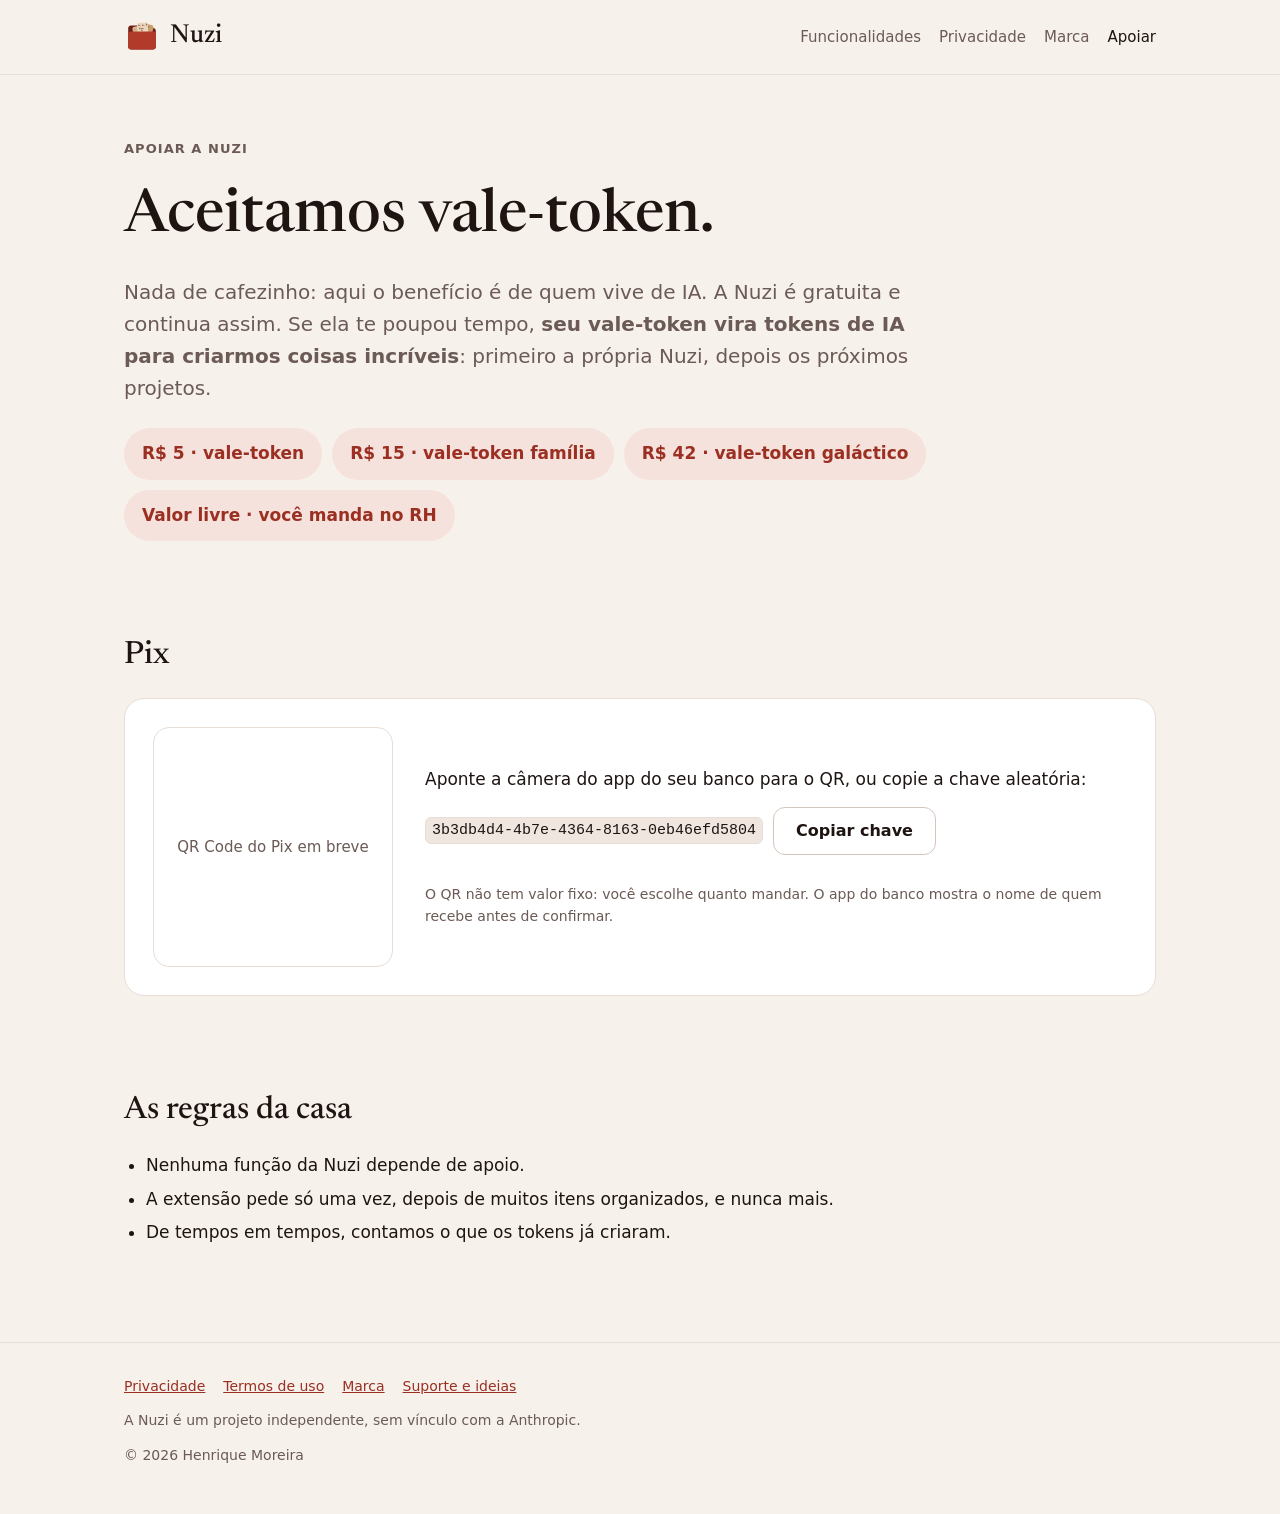
==== apoiar/index.html @ f713085a "feat: first version of the Nuzi public site Home, privacy policy, terms of use, brand and support (v" ====
<!doctype html>
<html lang="pt-BR">
  <head>
    <meta charset="utf-8" />
    <meta name="viewport" content="width=device-width, initial-scale=1" />
    <title>Apoiar a Nuzi — vale-token</title>
    <meta name="description" content="Mande um vale-token para a Nuzi: ele vira tokens de IA para criarmos coisas incríveis." />
    <link rel="icon" href="../assets/img/favicon-32.png" />
    <link rel="preconnect" href="https://fonts.googleapis.com" />
    <link rel="preconnect" href="https://fonts.gstatic.com" crossorigin />
    <link rel="stylesheet" href="https://fonts.googleapis.com/css2?family=Newsreader:opsz,wght@6..72,500&display=swap" />
    <link rel="stylesheet" href="../assets/site.css" />
  </head>
  <body>
    <header class="top">
      <div class="wrap">
        <a class="brand" href="../"><img src="../assets/img/logo.svg" alt="" /> Nuzi</a>
        <nav aria-label="Páginas">
          <a href="../#funcionalidades">Funcionalidades</a>
          <a href="../privacidade/">Privacidade</a>
          <a href="../marca/">Marca</a>
          <a href="./" aria-current="page">Apoiar</a>
        </nav>
      </div>
    </header>

    <main class="wrap">
      <section aria-labelledby="titulo">
        <span class="eyebrow">Apoiar a Nuzi</span>
        <h1 id="titulo" style="font-size: clamp(40px, 6vw, 60px)">Aceitamos vale-token.</h1>
        <p class="lede">
          Nada de cafezinho: aqui o benefício é de quem vive de IA. A Nuzi é gratuita e continua assim. Se ela te poupou
          tempo, <strong>seu vale-token vira tokens de IA para criarmos coisas incríveis</strong>: primeiro a própria
          Nuzi, depois os próximos projetos.
        </p>
        <div class="tiers" aria-label="Valores sugeridos">
          <span class="tier">R$ 5 · vale-token</span>
          <span class="tier">R$ 15 · vale-token família</span>
          <span class="tier">R$ 42 · vale-token galáctico</span>
          <span class="tier">Valor livre · você manda no RH</span>
        </div>
      </section>

      <section aria-labelledby="pix">
        <h2 id="pix" style="font-size: 32px">Pix</h2>
        <div class="pix">
          <div class="qr" id="qr">QR Code do Pix em breve</div>
          <div style="display: flex; flex-direction: column; gap: 14px">
            <p>Aponte a câmera do app do seu banco para o QR, ou copie a chave aleatória:</p>
            <div class="key">
              <code id="chave">3b3db4d4-4b7e-4364-8163-0eb46efd5804</code>
              <button type="button" class="btn" id="copiar">Copiar chave</button>
            </div>
            <p id="copiado" role="status" style="font-size: 14px; color: var(--muted)"></p>
            <p style="font-size: 14px; color: var(--muted)">
              O QR não tem valor fixo: você escolhe quanto mandar. O app do banco mostra o nome de quem recebe antes de
              confirmar.
            </p>
          </div>
        </div>
      </section>

      <section aria-labelledby="regras">
        <h2 id="regras" style="font-size: 32px">As regras da casa</h2>
        <div class="prose">
          <ul>
            <li>Nenhuma função da Nuzi depende de apoio.</li>
            <li>A extensão pede só uma vez, depois de muitos itens organizados, e nunca mais.</li>
            <li>De tempos em tempos, contamos o que os tokens já criaram.</li>
          </ul>
        </div>
      </section>
    </main>

    <footer>
      <div class="wrap">
        <nav aria-label="Rodapé">
          <a href="../privacidade/">Privacidade</a>
          <a href="../termos/">Termos de uso</a>
          <a href="../marca/">Marca</a>
          <a href="https://github.com/henrique2m/nuzi-site/issues">Suporte e ideias</a>
        </nav>
        <p>A Nuzi é um projeto independente, sem vínculo com a Anthropic.</p>
        <p>© 2026 Henrique Moreira</p>
      </div>
    </footer>
    <script>
      document.getElementById('copiar').addEventListener('click', function () {
        var chave = document.getElementById('chave').textContent;
        var aviso = document.getElementById('copiado');
        navigator.clipboard.writeText(chave).then(
          function () {
            aviso.textContent = 'Chave copiada. Obrigado pelo vale-token!';
          },
          function () {
            aviso.textContent = 'Não deu para copiar sozinho: selecione a chave e copie.';
          },
        );
      });
    </script>
  </body>
</html>
---- assets/site.css ----
/* Site da Nuzi — paleta "Tijolo cozido" (tijolo, argila natural, barro). */
:root {
  --bg: #f7f1ec;
  --surface: #ffffff;
  --sunken: #efe6df;
  --ink: #1e1412;
  --muted: #6b5a55;
  --line: #e8ddd5;
  --line-strong: #d5c6bc;
  --brick: #b23a2b;
  --brick-deep: #6e1f16;
  --brick-ink: #9a2f22;
  --brick-wash: #f6e2dd;
  --on-brick: #ffffff;
  --tablet: #ead7bf;
  --focus: #2c6bd6;
  --display: 'Newsreader', Georgia, 'Times New Roman', serif;
  --ui: system-ui, 'Segoe UI', Helvetica, Arial, sans-serif;
  --mono: ui-monospace, 'Cascadia Code', Consolas, monospace;
  color-scheme: light;
}
@media (prefers-color-scheme: dark) {
  :root {
    --bg: #1a1210;
    --surface: #241a17;
    --sunken: #140e0c;
    --ink: #f7f1ec;
    --muted: #bca9a2;
    --line: #3a2c27;
    --line-strong: #54433c;
    --brick-ink: #e8907f;
    --brick-wash: #4a221c;
    --focus: #8ab4f8;
    color-scheme: dark;
  }
}

* {
  box-sizing: border-box;
}
html {
  scroll-behavior: smooth;
}
@media (prefers-reduced-motion: reduce) {
  html {
    scroll-behavior: auto;
  }
}
body {
  margin: 0;
  background: var(--bg);
  color: var(--ink);
  font: 17px/1.6 var(--ui);
}
a {
  color: var(--brick-ink);
}
:focus-visible {
  outline: 2px solid var(--focus);
  outline-offset: 2px;
}
h1,
h2,
h3 {
  font-family: var(--display);
  font-weight: 500;
  line-height: 1.15;
  text-wrap: balance;
  margin: 0;
}
p {
  margin: 0;
}
code {
  font: 0.88em/1.4 var(--mono);
  background: var(--sunken);
  border: 1px solid var(--line);
  border-radius: 6px;
  padding: 2px 6px;
}
img {
  max-width: 100%;
  height: auto;
}

.wrap {
  max-width: 1080px;
  margin: 0 auto;
  padding-inline: 24px;
}

/* ---------- Topo ---------- */
.top {
  border-bottom: 1px solid var(--line);
}
.top .wrap {
  display: flex;
  flex-wrap: wrap;
  align-items: center;
  justify-content: space-between;
  gap: 12px 24px;
  padding-block: 16px;
}
.brand {
  display: inline-flex;
  align-items: center;
  gap: 10px;
  color: var(--ink);
  text-decoration: none;
  font-family: var(--display);
  font-size: 26px;
  font-weight: 500;
}
.brand img {
  width: 36px;
  height: 36px;
}
.top nav {
  display: flex;
  flex-wrap: wrap;
  gap: 4px 18px;
  font-size: 15px;
}
.top nav a {
  color: var(--muted);
  text-decoration: none;
}
.top nav a:hover,
.top nav a[aria-current='page'] {
  color: var(--ink);
}

/* ---------- Botões ---------- */
.btn {
  display: inline-flex;
  align-items: center;
  gap: 8px;
  min-height: 48px;
  padding: 0 22px;
  border-radius: 12px;
  border: 1px solid var(--line-strong);
  background: var(--surface);
  color: var(--ink);
  font: 600 16px/1 var(--ui);
  text-decoration: none;
  cursor: pointer;
}
.btn-primary {
  background: var(--brick);
  border-color: var(--brick);
  color: var(--on-brick);
}
.btn-primary:hover {
  background: var(--brick-ink);
  border-color: var(--brick-ink);
}
.btn[aria-disabled='true'] {
  opacity: 0.6;
  cursor: default;
}

/* ---------- Seções ---------- */
main {
  display: flex;
  flex-direction: column;
  gap: 96px;
  padding-block: 64px 96px;
}
section {
  display: flex;
  flex-direction: column;
  gap: 24px;
}
.eyebrow {
  font-size: 13px;
  font-weight: 600;
  letter-spacing: 0.08em;
  text-transform: uppercase;
  color: var(--muted);
}
.lede {
  font-size: 20px;
  color: var(--muted);
  max-width: 62ch;
}
.prose {
  max-width: 68ch;
  display: flex;
  flex-direction: column;
  gap: 14px;
}
.prose h2 {
  font-size: 30px;
  margin-top: 24px;
}
.prose ul {
  margin: 0;
  padding-left: 22px;
  display: flex;
  flex-direction: column;
  gap: 6px;
}

/* ---------- Capa ---------- */
.hero {
  display: grid;
  grid-template-columns: minmax(0, 1.1fr) minmax(0, 1fr);
  gap: 48px;
  align-items: center;
}
.hero h1 {
  font-size: clamp(40px, 6vw, 64px);
  letter-spacing: -0.01em;
}
.hero .actions {
  display: flex;
  flex-wrap: wrap;
  gap: 12px;
  align-items: center;
}
.hero .note {
  font-size: 14px;
  color: var(--muted);
}
.shot {
  border-radius: 16px;
  border: 1px solid var(--line);
  box-shadow: 0 24px 60px rgb(30 20 18 / 0.18);
}

/* ---------- Padrão de nomes ---------- */
.names {
  /* Sempre escuro, nos dois temas: as cores dos segmentos foram escolhidas para ele. */
  background: #1e1412;
  color: #f7f1ec;
  border-radius: 20px;
  padding: 32px;
  display: flex;
  flex-direction: column;
  gap: 12px;
  font: 18px/1.5 var(--mono);
  overflow-x: auto;
}
.names .seg-p {
  color: #e8907f;
}
.names .seg-s {
  color: #d8b894;
}
.names .seg-t {
  color: #efe6df;
}
.names .muted {
  color: #bca9a2;
}

/* ---------- Grades de cartões ---------- */
.cards {
  display: grid;
  grid-template-columns: repeat(auto-fit, minmax(240px, 1fr));
  gap: 16px;
}
.card {
  background: var(--surface);
  border: 1px solid var(--line);
  border-radius: 16px;
  padding: 24px;
  display: flex;
  flex-direction: column;
  gap: 10px;
}
.card h3 {
  font-size: 22px;
}
.card ul {
  margin: 0;
  padding-left: 20px;
  display: flex;
  flex-direction: column;
  gap: 6px;
  color: var(--muted);
  font-size: 16px;
}
.shots {
  display: grid;
  grid-template-columns: repeat(auto-fit, minmax(300px, 1fr));
  gap: 20px;
}
.shots figure {
  margin: 0;
  display: flex;
  flex-direction: column;
  gap: 8px;
}
.shots figcaption {
  font-size: 14px;
  color: var(--muted);
}

/* ---------- Vale-token ---------- */
.tiers {
  display: flex;
  flex-wrap: wrap;
  gap: 10px;
}
.tier {
  padding: 12px 18px;
  border-radius: 999px;
  background: var(--brick-wash);
  color: var(--brick-ink);
  font-weight: 600;
}
.pix {
  display: grid;
  grid-template-columns: 240px minmax(0, 1fr);
  gap: 32px;
  align-items: center;
  background: var(--surface);
  border: 1px solid var(--line);
  border-radius: 20px;
  padding: 28px;
}
.qr {
  width: 240px;
  height: 240px;
  border-radius: 16px;
  background: #ffffff;
  border: 1px solid var(--line);
  display: grid;
  place-items: center;
  padding: 12px;
  color: #6b5a55;
  text-align: center;
  font-size: 15px;
}
.key {
  display: flex;
  flex-wrap: wrap;
  gap: 10px;
  align-items: center;
}
.key code {
  font-size: 15px;
  word-break: break-all;
}

/* ---------- Paleta (página da marca) ---------- */
.swatches {
  display: grid;
  grid-template-columns: repeat(auto-fill, minmax(150px, 1fr));
  gap: 14px;
}
.swatch {
  display: flex;
  flex-direction: column;
  gap: 6px;
  font-size: 14px;
}
.swatch span:first-child {
  height: 72px;
  border-radius: 12px;
  border: 1px solid var(--line);
}

/* ---------- Rodapé ---------- */
footer {
  border-top: 1px solid var(--line);
  padding-block: 32px 48px;
  font-size: 14px;
  color: var(--muted);
}
footer .wrap {
  display: flex;
  flex-direction: column;
  gap: 12px;
}
footer nav {
  display: flex;
  flex-wrap: wrap;
  gap: 6px 18px;
}

@media (max-width: 820px) {
  .hero,
  .pix {
    grid-template-columns: minmax(0, 1fr);
  }
  main {
    gap: 72px;
    padding-block: 40px 72px;
  }
  .wrap {
    padding-inline: 16px;
  }
}
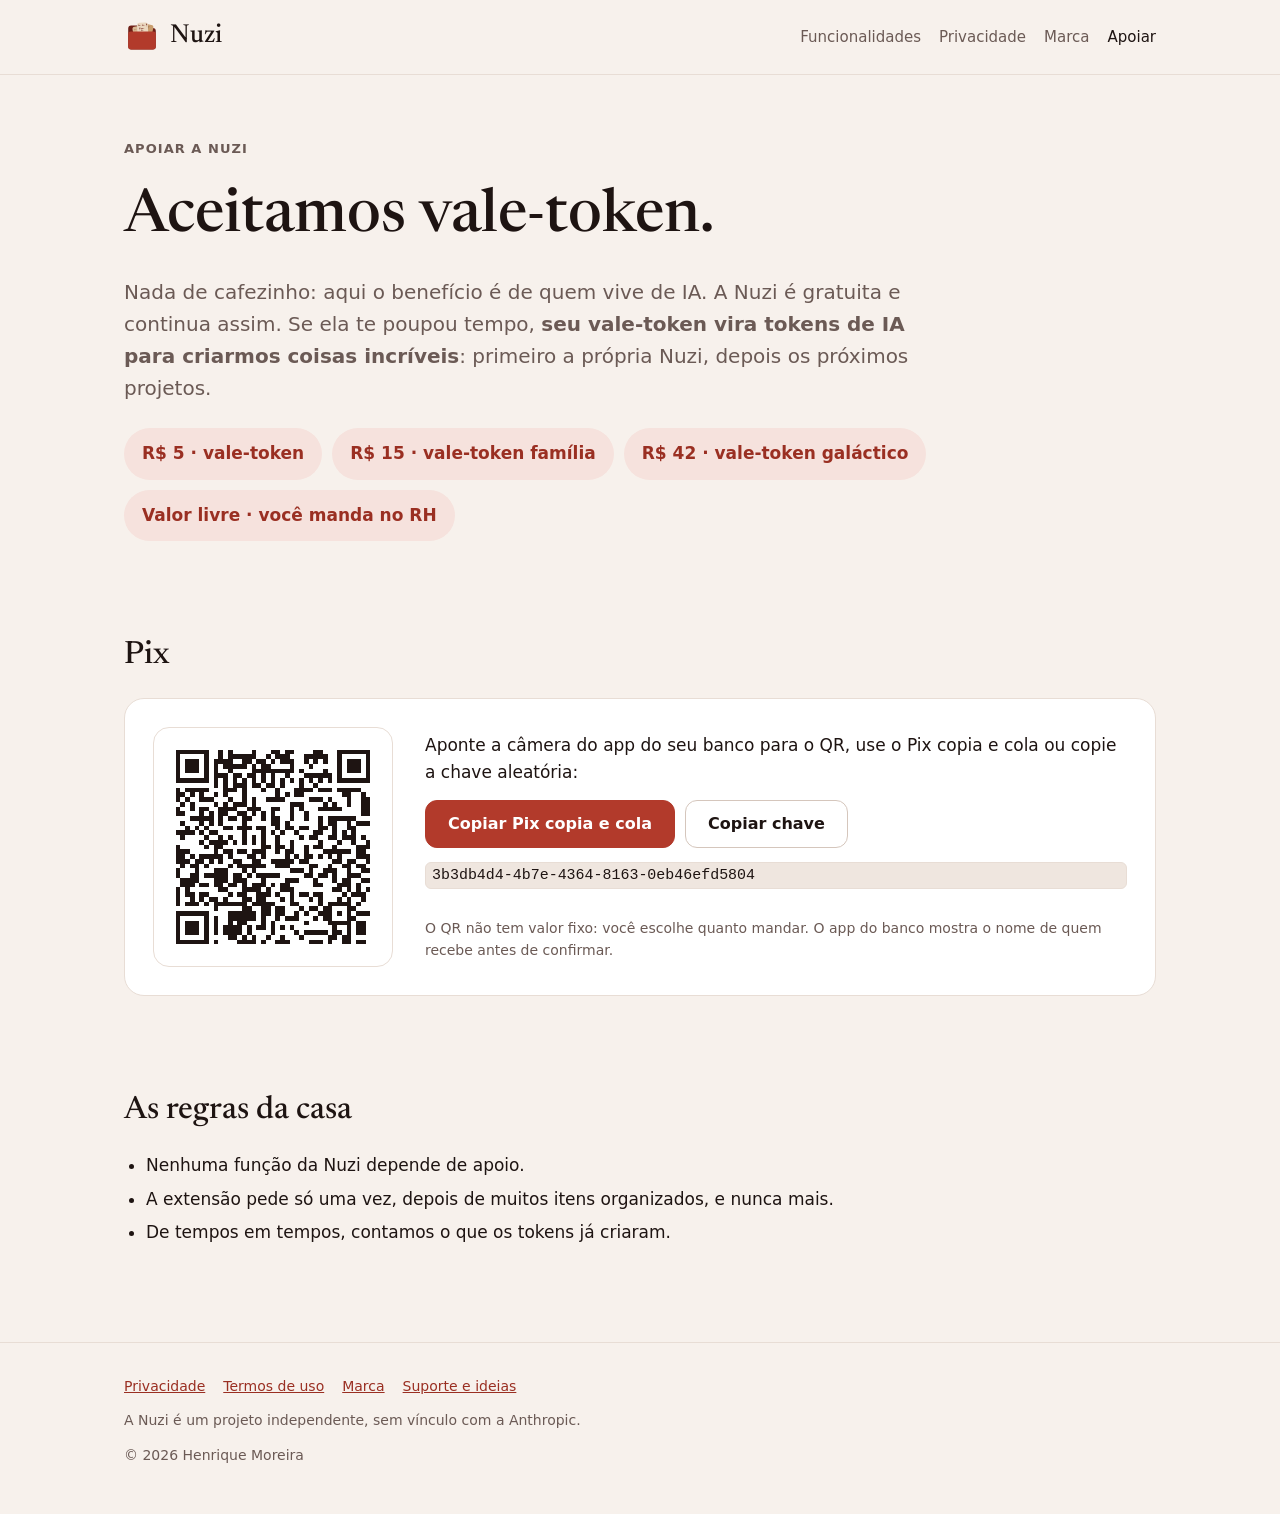
==== commit 9561cae7: "feat(apoiar): add the static Pix QR code and copy-paste code Co-Authored-By: Claude Opus 5.5 <norepl" ====
--- a/apoiar/index.html
+++ b/apoiar/index.html
@@ -44,13 +44,15 @@
       <section aria-labelledby="pix">
         <h2 id="pix" style="font-size: 32px">Pix</h2>
         <div class="pix">
-          <div class="qr" id="qr">QR Code do Pix em breve</div>
+          <div class="qr"><img src="../assets/img/pix-qr.svg" width="216" height="216" alt="QR Code do Pix da Nuzi, sem valor fixo." /></div>
           <div style="display: flex; flex-direction: column; gap: 14px">
-            <p>Aponte a câmera do app do seu banco para o QR, ou copie a chave aleatória:</p>
+            <p>Aponte a câmera do app do seu banco para o QR, use o Pix copia e cola ou copie a chave aleatória:</p>
             <div class="key">
-              <code id="chave">3b3db4d4-4b7e-4364-8163-0eb46efd5804</code>
+              <button type="button" class="btn btn-primary" id="copiar-codigo">Copiar Pix copia e cola</button>
               <button type="button" class="btn" id="copiar">Copiar chave</button>
             </div>
+            <code id="chave">3b3db4d4-4b7e-4364-8163-0eb46efd5804</code>
+            <code id="codigo" hidden>00020126580014br.gov.bcb.pix01363b3db4d4-4b7e-4364-8163-0eb46efd58045204000053039865802BR5916HENRIQUE MOREIRA6006PALMAS62070503***63041F10</code>
             <p id="copiado" role="status" style="font-size: 14px; color: var(--muted)"></p>
             <p style="font-size: 14px; color: var(--muted)">
               O QR não tem valor fixo: você escolhe quanto mandar. O app do banco mostra o nome de quem recebe antes de
@@ -85,17 +87,23 @@
       </div>
     </footer>
     <script>
-      document.getElementById('copiar').addEventListener('click', function () {
-        var chave = document.getElementById('chave').textContent;
+      function copiar(id, feito) {
+        var texto = document.getElementById(id).textContent;
         var aviso = document.getElementById('copiado');
-        navigator.clipboard.writeText(chave).then(
+        navigator.clipboard.writeText(texto).then(
           function () {
-            aviso.textContent = 'Chave copiada. Obrigado pelo vale-token!';
+            aviso.textContent = feito + ' Obrigado pelo vale-token!';
           },
           function () {
             aviso.textContent = 'Não deu para copiar sozinho: selecione a chave e copie.';
           },
         );
+      }
+      document.getElementById('copiar').addEventListener('click', function () {
+        copiar('chave', 'Chave copiada.');
+      });
+      document.getElementById('copiar-codigo').addEventListener('click', function () {
+        copiar('codigo', 'Pix copia e cola copiado: cole no app do banco.');
       });
     </script>
   </body>
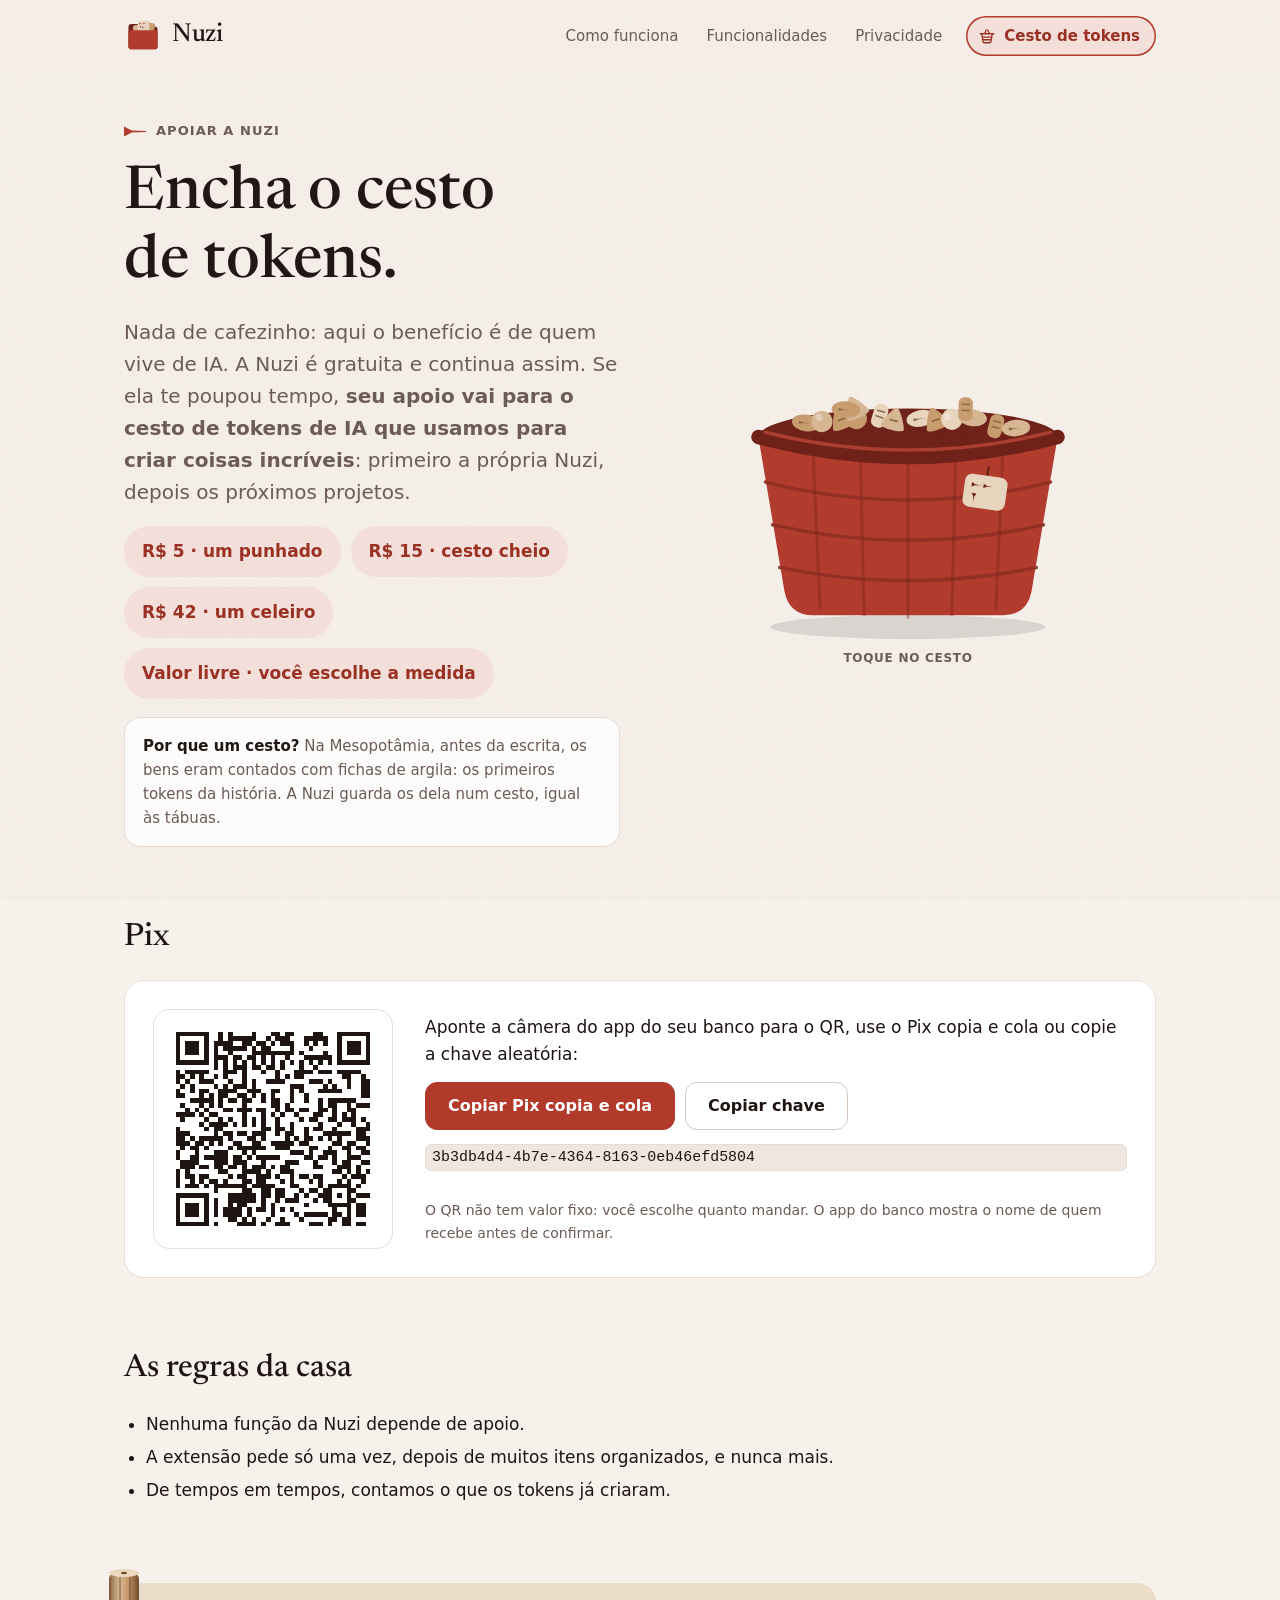
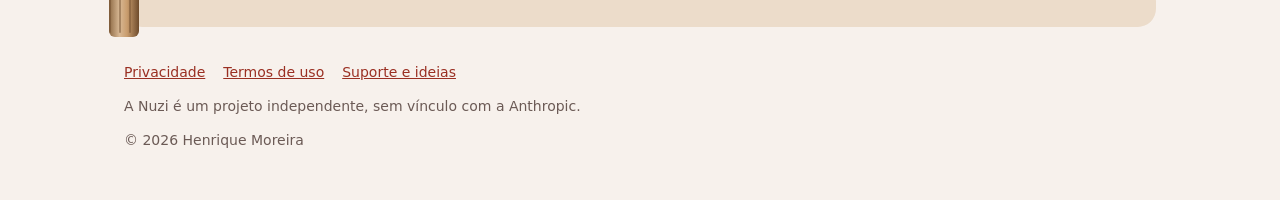
==== commit 47e366f0: "feat: redesign the site with Mesopotamian motifs and interactive navigation - New header: sticky, re" ====
--- a/apoiar/index.html
+++ b/apoiar/index.html
@@ -3,42 +3,67 @@
   <head>
     <meta charset="utf-8" />
     <meta name="viewport" content="width=device-width, initial-scale=1" />
-    <title>Apoiar a Nuzi — vale-token</title>
-    <meta name="description" content="Mande um vale-token para a Nuzi: ele vira tokens de IA para criarmos coisas incríveis." />
+    <title>Apoiar a Nuzi — cesto de tokens</title>
+    <meta name="description" content="Ponha uns tokens no cesto da Nuzi: seu apoio vira tokens de IA para criarmos coisas incríveis." />
     <link rel="icon" href="../assets/img/favicon-32.png" />
     <link rel="preconnect" href="https://fonts.googleapis.com" />
     <link rel="preconnect" href="https://fonts.gstatic.com" crossorigin />
     <link rel="stylesheet" href="https://fonts.googleapis.com/css2?family=Newsreader:opsz,wght@6..72,500&display=swap" />
     <link rel="stylesheet" href="../assets/site.css" />
+    <script>
+      document.documentElement.classList.add('js');
+    </script>
+    <script src="../assets/site.js" defer></script>
   </head>
   <body>
+    <a class="skip" href="#conteudo">Pular para o conteúdo</a>
     <header class="top">
       <div class="wrap">
-        <a class="brand" href="../"><img src="../assets/img/logo.svg" alt="" /> Nuzi</a>
-        <nav aria-label="Páginas">
+        <a class="brand" href="../">
+          <svg class="brand-logo" viewBox="0 0 120 120" aria-hidden="true" focusable="false">
+            <path d="M14 32a10 10 0 0 1 10-10h21a8 8 0 0 1 6 2.6L56 30h40a10 10 0 0 1 10 10v52a10 10 0 0 1-10 10H24a10 10 0 0 1-10-10z" fill="#6E1F16" />
+            <g class="bl-t bl-1"><g transform="rotate(-12 47 41)"><rect x="30" y="24" width="34" height="34" rx="8" fill="#D8B894" /></g></g>
+            <g class="bl-t bl-2"><g transform="rotate(12 80 36)"><rect x="64" y="18" width="32" height="36" rx="8" fill="#C99D6E" /></g></g>
+            <g class="bl-t bl-3"><g transform="rotate(-3 62 32)"><rect x="44" y="12" width="36" height="40" rx="8" fill="#EAD7BF" /><path d="M49 18l4 2 7 .5-7 .5-4 2zM62 18l4 2 7 .5-7 .5-4 2zM50.5 28.5h5l-2 4-.5 7-.5-7zM58 30l4 2 7 .5-7 .5-4 2z" fill="#6E1F16" /></g></g>
+            <path d="M14 50a8 8 0 0 1 8-8h76a8 8 0 0 1 8 8v42a10 10 0 0 1-10 10H24a10 10 0 0 1-10-10z" fill="#B23A2B" />
+          </svg>
+          <span>Nuzi</span>
+        </a>
+        <button class="menu-btn" type="button" aria-expanded="false" aria-controls="menu" aria-label="Abrir o menu">
+          <span></span><span></span><span></span>
+        </button>
+        <nav class="menu" id="menu" aria-label="Páginas">
+          <a href="../#tabua">Como funciona</a>
           <a href="../#funcionalidades">Funcionalidades</a>
           <a href="../privacidade/">Privacidade</a>
-          <a href="../marca/">Marca</a>
-          <a href="./" aria-current="page">Apoiar</a>
+          <a class="nav-apoio" href="../apoiar/" aria-current="page"><svg class="ico-cesto" viewBox="0 0 24 24" aria-hidden="true" focusable="false"><path d="M3 9h18M5 9l1.6 10.2A2 2 0 0 0 8.6 21h6.8a2 2 0 0 0 2-1.8L19 9M9 9l2-5M15 9l-2-5M6.5 13.5h11M7.2 17h9.6" fill="none" stroke="currentColor" stroke-width="1.7" stroke-linecap="round" stroke-linejoin="round"/></svg>Cesto de tokens</a>
         </nav>
       </div>
+      <div class="progresso" aria-hidden="true"><span></span></div>
     </header>
 
-    <main class="wrap">
-      <section aria-labelledby="titulo">
-        <span class="eyebrow">Apoiar a Nuzi</span>
-        <h1 id="titulo" style="font-size: clamp(40px, 6vw, 60px)">Aceitamos vale-token.</h1>
-        <p class="lede">
-          Nada de cafezinho: aqui o benefício é de quem vive de IA. A Nuzi é gratuita e continua assim. Se ela te poupou
-          tempo, <strong>seu vale-token vira tokens de IA para criarmos coisas incríveis</strong>: primeiro a própria
-          Nuzi, depois os próximos projetos.
-        </p>
-        <div class="tiers" aria-label="Valores sugeridos">
-          <span class="tier">R$ 5 · vale-token</span>
-          <span class="tier">R$ 15 · vale-token família</span>
-          <span class="tier">R$ 42 · vale-token galáctico</span>
-          <span class="tier">Valor livre · você manda no RH</span>
+    <main class="wrap" id="conteudo">
+      <section class="apoio" aria-labelledby="titulo">
+        <div class="apoio-texto">
+          <span class="eyebrow" data-reveal>Apoiar a Nuzi</span>
+          <h1 id="titulo" style="font-size: clamp(40px, 6vw, 60px)" data-reveal>Encha o cesto de tokens.</h1>
+          <p class="lede" data-reveal>
+            Nada de cafezinho: aqui o benefício é de quem vive de IA. A Nuzi é gratuita e continua assim. Se ela te
+            poupou tempo, <strong>seu apoio vai para o cesto de tokens de IA que usamos para criar coisas incríveis</strong>: primeiro a
+            própria Nuzi, depois os próximos projetos.
+          </p>
+          <div class="tiers" aria-label="Valores sugeridos" data-reveal>
+            <span class="tier">R$ 5 · um punhado</span>
+            <span class="tier">R$ 15 · cesto cheio</span>
+            <span class="tier">R$ 42 · um celeiro</span>
+            <span class="tier">Valor livre · você escolhe a medida</span>
+          </div>
+          <p class="porque" data-reveal>
+            <span><strong>Por que um cesto?</strong> Na Mesopotâmia, antes da escrita, os bens eram contados com fichas de
+            argila: os primeiros tokens da história. A Nuzi guarda os dela num cesto, igual às tábuas.</span>
+          </p>
         </div>
+        <div class="cesto-palco" data-cesto data-reveal></div>
       </section>
 
       <section aria-labelledby="pix">
@@ -74,12 +99,12 @@
       </section>
     </main>
 
+    <div class="friso" aria-hidden="true"></div>
     <footer>
       <div class="wrap">
         <nav aria-label="Rodapé">
           <a href="../privacidade/">Privacidade</a>
           <a href="../termos/">Termos de uso</a>
-          <a href="../marca/">Marca</a>
           <a href="https://github.com/henrique2m/nuzi-site/issues">Suporte e ideias</a>
         </nav>
         <p>A Nuzi é um projeto independente, sem vínculo com a Anthropic.</p>
@@ -92,7 +117,7 @@
         var aviso = document.getElementById('copiado');
         navigator.clipboard.writeText(texto).then(
           function () {
-            aviso.textContent = feito + ' Obrigado pelo vale-token!';
+            aviso.textContent = feito + ' Obrigado por encher o cesto!';
           },
           function () {
             aviso.textContent = 'Não deu para copiar sozinho: selecione a chave e copie.';
--- a/assets/site.css
+++ b/assets/site.css
@@ -1,4 +1,4 @@
-/* Site da Nuzi — paleta "Tijolo cozido" (tijolo, argila natural, barro). */
+/* Site da Nuzi — paleta "Tijolo cozido" (tijolo, argila natural, barro) e tema escuro em grafite. */
 :root {
   --bg: #f7f1ec;
   --surface: #ffffff;
@@ -13,24 +13,45 @@
   --brick-wash: #f6e2dd;
   --on-brick: #ffffff;
   --tablet: #ead7bf;
+  --slip: #d8b894;
+  --slip-deep: #c99d6e;
   --focus: #2c6bd6;
+
+  /* Cena e motivos */
+  --sol: #f6e2dd;
+  --zig: #eadbcd;
+  --palma: #dccbbd;
+  --friso-fundo: #ecdcca;
+  --friso-motivo: #c99d6e;
+  --friso-luz: rgb(255 255 255 / 0.55);
+  --grao: 0.05;
+
   --display: 'Newsreader', Georgia, 'Times New Roman', serif;
   --ui: system-ui, 'Segoe UI', Helvetica, Arial, sans-serif;
   --mono: ui-monospace, 'Cascadia Code', Consolas, monospace;
+  --mola: cubic-bezier(0.34, 1.56, 0.64, 1);
+  --suave: cubic-bezier(0.22, 1, 0.36, 1);
   color-scheme: light;
 }
 @media (prefers-color-scheme: dark) {
   :root {
-    --bg: #1a1210;
-    --surface: #241a17;
-    --sunken: #140e0c;
+    --bg: #1c1d1f;
+    --surface: #26272a;
+    --sunken: #151618;
     --ink: #f7f1ec;
-    --muted: #bca9a2;
-    --line: #3a2c27;
-    --line-strong: #54433c;
+    --muted: #aeb1b6;
+    --line: #36383c;
+    --line-strong: #4d5056;
     --brick-ink: #e8907f;
-    --brick-wash: #4a221c;
+    --brick-wash: #3d2a27;
     --focus: #8ab4f8;
+    --sol: #2c2524;
+    --zig: #2a2b2e;
+    --palma: #34363a;
+    --friso-fundo: #232427;
+    --friso-motivo: #45474c;
+    --friso-luz: rgb(255 255 255 / 0.07);
+    --grao: 0.035;
     color-scheme: dark;
   }
 }
@@ -40,17 +61,24 @@
 }
 html {
   scroll-behavior: smooth;
-}
-@media (prefers-reduced-motion: reduce) {
-  html {
-    scroll-behavior: auto;
-  }
+  scroll-padding-top: 88px;
 }
 body {
   margin: 0;
   background: var(--bg);
   color: var(--ink);
   font: 17px/1.6 var(--ui);
+  overflow-x: hidden;
+}
+/* Grão de argila, bem leve, por cima de tudo. */
+body::after {
+  content: '';
+  position: fixed;
+  inset: 0;
+  pointer-events: none;
+  z-index: 100;
+  opacity: var(--grao);
+  background-image: url("data:image/svg+xml,%3Csvg xmlns='http://www.w3.org/2000/svg' width='160' height='160'%3E%3Cfilter id='g'%3E%3CfeTurbulence type='fractalNoise' baseFrequency='.9' numOctaves='2' stitchTiles='stitch'/%3E%3CfeColorMatrix values='0 0 0 0 .4 0 0 0 0 .25 0 0 0 0 .2 0 0 0 1.2 0'/%3E%3C/filter%3E%3Crect width='160' height='160' filter='url(%23g)'/%3E%3C/svg%3E");
 }
 a {
   color: var(--brick-ink);
@@ -68,6 +96,9 @@
   text-wrap: balance;
   margin: 0;
 }
+h2 {
+  font-size: clamp(32px, 4.4vw, 44px);
+}
 p {
   margin: 0;
 }
@@ -82,6 +113,26 @@
   max-width: 100%;
   height: auto;
 }
+.sr-only {
+  position: absolute;
+  width: 1px;
+  height: 1px;
+  overflow: hidden;
+  clip-path: inset(50%);
+  white-space: nowrap;
+}
+.skip {
+  position: absolute;
+  left: 16px;
+  top: -60px;
+  z-index: 50;
+  background: var(--surface);
+  padding: 10px 16px;
+  border-radius: 10px;
+}
+.skip:focus {
+  top: 12px;
+}
 
 .wrap {
   max-width: 1080px;
@@ -91,15 +142,30 @@
 
 /* ---------- Topo ---------- */
 .top {
-  border-bottom: 1px solid var(--line);
+  position: sticky;
+  top: 0;
+  z-index: 30;
+  background: color-mix(in srgb, var(--bg) 85%, transparent);
+  backdrop-filter: blur(12px) saturate(1.2);
+  border-bottom: 1px solid transparent;
+  transition:
+    border-color 0.3s,
+    box-shadow 0.3s;
+}
+.top.rolou {
+  border-bottom-color: var(--line);
+  box-shadow: 0 8px 24px rgb(30 20 18 / 0.06);
 }
 .top .wrap {
   display: flex;
-  flex-wrap: wrap;
   align-items: center;
   justify-content: space-between;
-  gap: 12px 24px;
-  padding-block: 16px;
+  gap: 24px;
+  min-height: 72px;
+  transition: min-height 0.3s var(--suave);
+}
+.top.rolou .wrap {
+  min-height: 60px;
 }
 .brand {
   display: inline-flex;
@@ -110,30 +176,255 @@
   font-family: var(--display);
   font-size: 26px;
   font-weight: 500;
-}
-.brand img {
-  width: 36px;
-  height: 36px;
-}
-.top nav {
-  display: flex;
-  flex-wrap: wrap;
-  gap: 4px 18px;
+  letter-spacing: -0.01em;
+}
+.brand-logo {
+  width: 38px;
+  height: 38px;
+  overflow: visible;
+}
+.bl-t {
+  transform-box: fill-box;
+  transform-origin: 50% 100%;
+  transition: transform 0.4s var(--mola);
+}
+.brand:hover .bl-1,
+.brand:focus-visible .bl-1 {
+  transform: translate(-2px, -7px) rotate(-8deg);
+}
+.brand:hover .bl-2,
+.brand:focus-visible .bl-2 {
+  transform: translate(2px, -6px) rotate(8deg);
+  transition-delay: 0.04s;
+}
+.brand:hover .bl-3,
+.brand:focus-visible .bl-3 {
+  transform: translateY(-11px);
+  transition-delay: 0.08s;
+}
+.menu {
+  display: flex;
+  align-items: center;
+  gap: 4px;
   font-size: 15px;
 }
-.top nav a {
+.menu a {
+  position: relative;
+  display: inline-flex;
+  align-items: center;
+  gap: 8px;
+  min-height: 40px;
+  padding: 0 12px;
+  border-radius: 10px;
   color: var(--muted);
   text-decoration: none;
-}
-.top nav a:hover,
-.top nav a[aria-current='page'] {
+  transition:
+    color 0.2s,
+    background 0.2s;
+}
+.menu a:hover {
   color: var(--ink);
-}
-
-/* ---------- Botões ---------- */
+  background: var(--sunken);
+}
+/* Página ou seção atual: uma cunha sob o link. */
+.menu a:not(.nav-apoio)::after {
+  content: '';
+  position: absolute;
+  left: 50%;
+  bottom: 3px;
+  width: 16px;
+  height: 6px;
+  margin-left: -8px;
+  background: var(--brick);
+  clip-path: polygon(0 0, 36% 40%, 100% 45%, 100% 55%, 36% 60%, 0 100%);
+  opacity: 0;
+  transform: translateY(4px) scaleX(0.4);
+  transition:
+    opacity 0.2s,
+    transform 0.35s var(--mola);
+}
+.menu a[aria-current] {
+  color: var(--ink);
+}
+.menu a[aria-current]::after {
+  opacity: 1;
+  transform: none;
+}
+.nav-apoio {
+  margin-left: 8px;
+  background: var(--brick-wash);
+  color: var(--brick-ink) !important;
+  font-weight: 600;
+  padding: 0 16px 0 12px !important;
+  border-radius: 999px !important;
+}
+.nav-apoio:hover {
+  background: var(--brick-wash) !important;
+}
+.nav-apoio[aria-current] {
+  box-shadow: inset 0 0 0 1.5px var(--brick);
+}
+.ico-cesto {
+  width: 18px;
+  height: 18px;
+  transition: transform 0.4s var(--mola);
+}
+.nav-apoio:hover .ico-cesto {
+  transform: rotate(-10deg) translateY(-1px);
+}
+
+/* Linha de progresso da leitura, com uma cunha na ponta. */
+.progresso {
+  position: absolute;
+  left: 0;
+  right: 0;
+  bottom: -1px;
+  height: 3px;
+  pointer-events: none;
+}
+.progresso span {
+  position: absolute;
+  left: 0;
+  top: 0;
+  bottom: 0;
+  width: calc(var(--p, 0) * 100%);
+  background: linear-gradient(90deg, var(--slip-deep), var(--brick));
+}
+.progresso span::after {
+  content: '';
+  position: absolute;
+  right: -4px;
+  top: -3px;
+  width: 12px;
+  height: 9px;
+  background: var(--brick);
+  clip-path: polygon(100% 0, 64% 40%, 0 45%, 0 55%, 64% 60%, 100% 100%);
+  opacity: min(1, calc(var(--p, 0) * 40));
+}
+
+/* Botão do menu (celular): três cunhas que viram um X. */
+.menu-btn {
+  display: none;
+  position: relative;
+  width: 44px;
+  height: 44px;
+  border: 1px solid var(--line);
+  border-radius: 12px;
+  background: var(--surface);
+  cursor: pointer;
+}
+.menu-btn span {
+  position: absolute;
+  left: 12px;
+  width: 20px;
+  height: 7px;
+  background: var(--ink);
+  clip-path: polygon(0 0, 36% 40%, 100% 45%, 100% 55%, 36% 60%, 0 100%);
+  transition:
+    transform 0.35s var(--mola),
+    opacity 0.2s;
+}
+.menu-btn span:nth-child(1) {
+  top: 11px;
+}
+.menu-btn span:nth-child(2) {
+  top: 18.5px;
+}
+.menu-btn span:nth-child(3) {
+  top: 26px;
+}
+.menu-btn[aria-expanded='true'] span:nth-child(1) {
+  transform: translateY(7.5px) rotate(45deg);
+}
+.menu-btn[aria-expanded='true'] span:nth-child(2) {
+  opacity: 0;
+  transform: scaleX(0.3);
+}
+.menu-btn[aria-expanded='true'] span:nth-child(3) {
+  transform: translateY(-7.5px) rotate(-45deg);
+}
+
+@media (max-width: 760px) {
+  .top .wrap {
+    min-height: 64px;
+  }
+  .menu-btn {
+    display: block;
+  }
+  .js .menu {
+    position: absolute;
+    left: 12px;
+    right: 12px;
+    top: calc(100% + 8px);
+    flex-direction: column;
+    align-items: stretch;
+    gap: 2px;
+    padding: 10px;
+    border-radius: 18px;
+    background: var(--surface);
+    border: 1px solid var(--line);
+    box-shadow: 0 24px 48px rgb(30 20 18 / 0.18);
+    font-size: 17px;
+    visibility: hidden;
+    opacity: 0;
+    transform: translateY(-8px) scale(0.98);
+    transform-origin: top right;
+    transition:
+      opacity 0.2s,
+      transform 0.3s var(--mola),
+      visibility 0s 0.3s;
+  }
+  .js .top.aberto .menu {
+    visibility: visible;
+    opacity: 1;
+    transform: none;
+    transition:
+      opacity 0.2s,
+      transform 0.35s var(--mola);
+  }
+  .js .menu a {
+    min-height: 52px;
+    padding: 0 14px;
+    opacity: 0;
+    transform: translateX(-8px);
+    transition:
+      opacity 0.2s,
+      transform 0.35s var(--mola),
+      background 0.2s;
+  }
+  .js .top.aberto .menu a {
+    opacity: 1;
+    transform: none;
+  }
+  .js .top.aberto .menu a:nth-child(2) {
+    transition-delay: 0.04s;
+  }
+  .js .top.aberto .menu a:nth-child(3) {
+    transition-delay: 0.08s;
+  }
+  .js .top.aberto .menu a:nth-child(4) {
+    transition-delay: 0.12s;
+  }
+  .menu a:not(.nav-apoio)::after {
+    left: 0;
+    bottom: 50%;
+    margin: 0 0 -3px;
+  }
+  .nav-apoio {
+    margin: 6px 0 0;
+    justify-content: center;
+  }
+  /* Sem JS: os links ficam numa linha que rola de lado. */
+  html:not(.js) .menu {
+    overflow-x: auto;
+  }
+}
+
+/* ---------- Botões e chips ---------- */
 .btn {
   display: inline-flex;
   align-items: center;
+  justify-content: center;
   gap: 8px;
   min-height: 48px;
   padding: 0 22px;
@@ -144,6 +435,16 @@
   font: 600 16px/1 var(--ui);
   text-decoration: none;
   cursor: pointer;
+  transition:
+    transform 0.2s var(--mola),
+    background 0.2s,
+    border-color 0.2s;
+}
+.btn:hover {
+  transform: translateY(-2px);
+}
+.btn:active {
+  transform: translateY(1px) scale(0.98);
 }
 .btn-primary {
   background: var(--brick);
@@ -151,33 +452,71 @@
   color: var(--on-brick);
 }
 .btn-primary:hover {
-  background: var(--brick-ink);
-  border-color: var(--brick-ink);
+  background: #9a2f22;
+  border-color: #9a2f22;
 }
 .btn[aria-disabled='true'] {
   opacity: 0.6;
   cursor: default;
+  transform: none;
+}
+.chip {
+  min-height: 36px;
+  padding: 0 14px;
+  border-radius: 999px;
+  border: 1px solid var(--line-strong);
+  background: var(--surface);
+  color: var(--ink);
+  font: 500 14px/1 var(--ui);
+  cursor: pointer;
+  transition:
+    background 0.2s,
+    transform 0.2s var(--mola);
+}
+.chip:hover {
+  background: var(--brick-wash);
+  transform: translateY(-1px);
 }
 
 /* ---------- Seções ---------- */
 main {
   display: flex;
   flex-direction: column;
-  gap: 96px;
-  padding-block: 64px 96px;
+  gap: 72px;
+  padding-block: 48px 72px;
+}
+main > .wrap {
+  width: 100%;
 }
 section {
   display: flex;
   flex-direction: column;
   gap: 24px;
 }
+.sec-head {
+  display: flex;
+  flex-direction: column;
+  gap: 14px;
+}
 .eyebrow {
+  display: inline-flex;
+  align-items: center;
+  gap: 10px;
   font-size: 13px;
   font-weight: 600;
   letter-spacing: 0.08em;
   text-transform: uppercase;
   color: var(--muted);
 }
+/* Uma cunha cuneiforme antes do sobretítulo. */
+.eyebrow::before {
+  content: '';
+  flex: none;
+  width: 22px;
+  height: 10px;
+  background: var(--brick);
+  clip-path: polygon(0 0, 36% 40%, 100% 45%, 100% 55%, 36% 60%, 0 100%);
+}
 .lede {
   font-size: 20px;
   color: var(--muted);
@@ -200,104 +539,913 @@
   flex-direction: column;
   gap: 6px;
 }
-
-/* ---------- Capa ---------- */
-.hero {
-  display: grid;
-  grid-template-columns: minmax(0, 1.1fr) minmax(0, 1fr);
-  gap: 48px;
-  align-items: center;
-}
-.hero h1 {
-  font-size: clamp(40px, 6vw, 64px);
-  letter-spacing: -0.01em;
-}
-.hero .actions {
-  display: flex;
-  flex-wrap: wrap;
-  gap: 12px;
-  align-items: center;
-}
-.hero .note {
-  font-size: 14px;
-  color: var(--muted);
-}
 .shot {
   border-radius: 16px;
   border: 1px solid var(--line);
   box-shadow: 0 24px 60px rgb(30 20 18 / 0.18);
 }
 
-/* ---------- Padrão de nomes ---------- */
-.names {
-  /* Sempre escuro, nos dois temas: as cores dos segmentos foram escolhidas para ele. */
-  background: #1e1412;
-  color: #f7f1ec;
-  border-radius: 20px;
-  padding: 32px;
-  display: flex;
-  flex-direction: column;
+/* ---------- Entrada ao rolar: a peça assenta como argila pressionada ---------- */
+.js [data-reveal] {
+  opacity: 0;
+  transform: translateY(18px) scale(1.015);
+  transition:
+    opacity 0.6s var(--suave),
+    transform 0.7s var(--mola);
+  transition-delay: calc(var(--ordem, 0) * 70ms);
+}
+.js [data-reveal].dentro {
+  opacity: 1;
+  transform: none;
+}
+
+/* ---------- Capa ---------- */
+.hero {
+  display: grid;
+  grid-template-columns: minmax(0, 1.05fr) minmax(0, 1fr);
+  gap: 32px;
+  align-items: center;
+  min-height: min(640px, calc(100vh - 140px));
+}
+.hero-text {
+  display: flex;
+  flex-direction: column;
+  gap: 22px;
+}
+.hero h1 {
+  font-size: clamp(40px, 6vw, 66px);
+  letter-spacing: -0.01em;
+}
+.hero .actions {
+  display: flex;
+  flex-wrap: wrap;
   gap: 12px;
-  font: 18px/1.5 var(--mono);
-  overflow-x: auto;
-}
-.names .seg-p {
-  color: #e8907f;
-}
-.names .seg-s {
-  color: #d8b894;
-}
-.names .seg-t {
-  color: #efe6df;
-}
-.names .muted {
-  color: #bca9a2;
-}
-
-/* ---------- Grades de cartões ---------- */
-.cards {
+  align-items: center;
+}
+.hero .note {
+  font-size: 14px;
+  color: var(--muted);
+}
+
+.scene {
+  position: relative;
+  display: block;
+  width: 100%;
+  padding: 0;
+  border: 0;
+  background: none;
+  cursor: pointer;
+  border-radius: 24px;
+  -webkit-tap-highlight-color: transparent;
+}
+.scene svg {
+  display: block;
+  width: 100%;
+  height: auto;
+  overflow: visible;
+}
+.sc-sol {
+  fill: var(--sol);
+}
+.sc-zig {
+  color: var(--zig);
+  --motivo-luz: var(--bg);
+}
+.sc-palma {
+  color: var(--palma);
+  --motivo-luz: var(--bg);
+}
+.sc-far,
+.sc-mid {
+  transition: transform 0.6s var(--suave);
+}
+.sc-chao {
+  stroke: var(--line-strong);
+  stroke-width: 2;
+  stroke-linecap: round;
+}
+.scene-dica {
+  position: absolute;
+  right: 8%;
+  top: 6%;
+  font: 600 12px/1 var(--ui);
+  letter-spacing: 0.06em;
+  text-transform: uppercase;
+  color: var(--muted);
+  opacity: 0;
+  transition: opacity 0.3s;
+}
+.scene:hover .scene-dica,
+.scene:focus-visible .scene-dica {
+  opacity: 1;
+}
+
+/* As tábuas: caem (aceleram), achatam no impacto, quicam e assentam. */
+.tb,
+.tb-lift,
+.wd,
+.poeira circle {
+  transform-box: fill-box;
+}
+.tb {
+  transform-origin: 50% 100%;
+}
+.tb-lift {
+  transform-origin: 50% 100%;
+  transition: transform 0.35s var(--mola);
+}
+.scene:hover .tb-lift,
+.scene:focus-visible .tb-lift {
+  transform: translateY(-5px);
+}
+.scene:hover .tb-1 .tb-lift {
+  transform: translateY(-4px) rotate(-2deg);
+}
+.scene:hover .tb-2 .tb-lift {
+  transform: translateY(-3px) rotate(2deg);
+}
+.js .scene .tb {
+  opacity: 0;
+}
+.scene.cai .tb {
+  animation: cair 1.05s both;
+}
+.scene.cai .tb-1 {
+  --r0: -14deg;
+  animation-delay: 0.15s;
+}
+.scene.cai .tb-2 {
+  --r0: 12deg;
+  animation-delay: 0.32s;
+}
+.scene.cai .tb-3 {
+  --r0: -6deg;
+  animation-delay: 0.52s;
+}
+@keyframes cair {
+  0% {
+    opacity: 0;
+    transform: translateY(-120px) rotate(var(--r0));
+    animation-timing-function: cubic-bezier(0.55, 0, 0.9, 0.45);
+  }
+  8% {
+    opacity: 1;
+  }
+  50% {
+    transform: translateY(0) rotate(0);
+    animation-timing-function: ease-out;
+  }
+  58% {
+    transform: translateY(0) scale(1.07, 0.88);
+    animation-timing-function: ease-out;
+  }
+  72% {
+    transform: translateY(-9px) scale(0.97, 1.04);
+    animation-timing-function: ease-in;
+  }
+  86% {
+    transform: translateY(0) scale(1.02, 0.97);
+  }
+  100% {
+    opacity: 1;
+    transform: none;
+  }
+}
+.wd {
+  transform-origin: 30% 50%;
+}
+.js .scene .wd {
+  opacity: 0;
+}
+.scene.cai .wd {
+  animation: cunhar 0.36s var(--mola) both;
+  animation-delay: calc(1.25s + var(--i) * 0.11s);
+}
+@keyframes cunhar {
+  0% {
+    opacity: 0;
+    transform: scale(0.2);
+  }
+  60% {
+    opacity: 1;
+    transform: scale(1.35);
+  }
+  100% {
+    opacity: 1;
+    transform: none;
+  }
+}
+.poeira circle {
+  opacity: 0;
+  transform-origin: center;
+}
+.scene.cai .poeira circle {
+  animation: poeira 0.7s var(--suave) both;
+}
+.scene.cai .poeira circle:nth-child(1),
+.scene.cai .poeira circle:nth-child(2) {
+  animation-delay: 0.68s;
+}
+.scene.cai .poeira circle:nth-child(3),
+.scene.cai .poeira circle:nth-child(4) {
+  animation-delay: 0.85s;
+}
+@keyframes poeira {
+  0% {
+    opacity: 0.9;
+    transform: translate(0, 0) scale(0.6);
+  }
+  100% {
+    opacity: 0;
+    transform: translate(var(--dx), var(--dy)) scale(1.3);
+  }
+}
+
+/* ---------- Friso de selo cilíndrico ---------- */
+.friso {
+  position: relative;
+  max-width: 1032px;
+  width: calc(100% - 48px);
+  height: 56px;
+  margin: 0 auto;
+}
+.friso svg {
+  color: var(--friso-motivo);
+  display: block;
+  width: 100%;
+  height: 100%;
+  overflow: visible;
+}
+.friso .faixa {
+  fill: var(--friso-fundo);
+}
+.friso .motivo {
+  color: var(--friso-motivo);
+  --motivo-luz: var(--friso-fundo);
+  --motivo-miolo: var(--friso-fundo);
+}
+.friso .relevo {
+  filter: drop-shadow(0 1px 0 var(--friso-luz));
+}
+
+/* ---------- Demonstração: escreva na tábua ---------- */
+.demo {
   display: grid;
-  grid-template-columns: repeat(auto-fit, minmax(240px, 1fr));
-  gap: 16px;
-}
-.card {
+  grid-template-columns: minmax(0, 0.9fr) minmax(0, 1.1fr) minmax(0, 0.9fr);
+  gap: 20px;
+  align-items: stretch;
+}
+.demo-form,
+.demo-arquivo {
   background: var(--surface);
   border: 1px solid var(--line);
-  border-radius: 16px;
-  padding: 24px;
-  display: flex;
-  flex-direction: column;
-  gap: 10px;
-}
-.card h3 {
-  font-size: 22px;
-}
-.card ul {
-  margin: 0;
-  padding-left: 20px;
-  display: flex;
-  flex-direction: column;
+  border-radius: 20px;
+  padding: 20px;
+  display: flex;
+  flex-direction: column;
+  gap: 12px;
+}
+.demo-form label {
+  display: flex;
+  flex-direction: column;
+  gap: 4px;
+  font-size: 13px;
+  font-weight: 600;
+  color: var(--muted);
+}
+.demo-form input {
+  min-height: 44px;
+  padding: 0 12px;
+  border-radius: 10px;
+  border: 1px solid var(--line-strong);
+  background: var(--bg);
+  color: var(--ink);
+  font: 400 16px/1 var(--ui);
+}
+.demo-form input:focus {
+  outline: 2px solid var(--focus);
+  outline-offset: 1px;
+}
+.presets {
+  display: flex;
+  flex-wrap: wrap;
   gap: 6px;
+  margin-bottom: 4px;
+}
+.demo-rotulo {
+  font-size: 12px;
+  font-weight: 600;
+  letter-spacing: 0.06em;
+  text-transform: uppercase;
   color: var(--muted);
-  font-size: 16px;
-}
-.shots {
-  display: grid;
-  grid-template-columns: repeat(auto-fit, minmax(300px, 1fr));
-  gap: 20px;
-}
-.shots figure {
-  margin: 0;
-  display: flex;
-  flex-direction: column;
-  gap: 8px;
-}
-.shots figcaption {
+}
+.demo-tabua-area {
+  display: flex;
+  flex-direction: column;
+  align-items: center;
+  justify-content: center;
+  gap: 16px;
+  padding: 12px;
+}
+.demo-tabua {
+  position: relative;
+  width: 100%;
+  max-width: 380px;
+  min-height: 200px;
+  padding: 26px 26px 30px;
+  border-radius: 26px;
+  background:
+    radial-gradient(120% 80% at 20% 10%, rgb(255 255 255 / 0.45), transparent 60%),
+    radial-gradient(90% 70% at 90% 100%, rgb(110 31 22 / 0.12), transparent 70%),
+    #ead7bf;
+  box-shadow:
+    inset 0 -6px 0 rgb(110 31 22 / 0.12),
+    inset 0 2px 0 rgb(255 255 255 / 0.5),
+    0 18px 40px rgb(30 20 18 / 0.18);
+  transform: rotate(-2deg);
+  display: flex;
+  flex-direction: column;
+  gap: 14px;
+  color: #1e1412;
+}
+.demo-tabua .demo-rotulo {
+  color: #8e6a45;
+}
+.demo-nome {
+  font: 500 clamp(20px, 2.3vw, 26px) / 1.35 var(--display);
+  word-break: break-word;
+  min-height: 2.7em;
+}
+.demo-nome .seg-p {
+  color: #9a2f22;
+}
+.demo-nome .seg-s {
+  color: #8e6a45;
+}
+.demo-nome .sep {
+  color: #b08a63;
+  white-space: pre;
+}
+.demo-nome .seg-g {
+  display: inline-block;
+  font: 600 0.62em/1 var(--ui);
+  color: #6e1f16;
+  background: rgb(178 58 43 / 0.14);
+  border-radius: 999px;
+  padding: 5px 10px;
+  vertical-align: 0.25em;
+  margin-left: 6px;
+}
+.estilete {
+  position: absolute;
+  width: 14px;
+  height: 7px;
+  background: #6e1f16;
+  clip-path: polygon(0 0, 36% 40%, 100% 45%, 100% 55%, 36% 60%, 0 100%);
+  pointer-events: none;
+  animation: estilete 0.5s var(--suave) forwards;
+}
+@keyframes estilete {
+  0% {
+    opacity: 0.9;
+    transform: translate(0, 0) scale(1.6) rotate(-10deg);
+  }
+  100% {
+    opacity: 0;
+    transform: translate(10px, -14px) scale(0.6) rotate(20deg);
+  }
+}
+.demo-tabua.bate {
+  animation: bate 0.4s var(--mola);
+}
+@keyframes bate {
+  40% {
+    transform: rotate(-2deg) scale(0.96);
+  }
+}
+.demo-dica {
   font-size: 14px;
   color: var(--muted);
-}
-
-/* ---------- Vale-token ---------- */
+  text-align: center;
+  min-height: 1.6em;
+}
+.arvore {
+  list-style: none;
+  margin: 0;
+  padding: 0;
+  display: flex;
+  flex-direction: column;
+  gap: 2px;
+}
+.arvore li {
+  display: flex;
+  align-items: center;
+  gap: 8px;
+  min-height: 36px;
+  padding: 0 10px;
+  border-radius: 10px;
+  font-size: 15px;
+  transition: background 0.6s;
+}
+.arvore li.sub {
+  padding-left: 34px;
+}
+.arvore li.solto {
+  color: var(--muted);
+}
+.arvore .pasta {
+  width: 20px;
+  height: 16px;
+  flex: none;
+  border-radius: 3px 3px 4px 4px;
+  background:
+    linear-gradient(var(--brick) 0 0) bottom / 100% 72% no-repeat,
+    var(--brick-deep);
+}
+.arvore li.sub .pasta {
+  width: 16px;
+  height: 13px;
+  background:
+    linear-gradient(var(--slip-deep) 0 0) bottom / 100% 72% no-repeat,
+    #8e6a45;
+}
+.arvore li.solto .pasta {
+  background: none;
+  border: 1.5px dashed var(--line-strong);
+}
+.arvore .conta {
+  margin-left: auto;
+  font-size: 13px;
+  color: var(--muted);
+  font-variant-numeric: tabular-nums;
+}
+.arvore li.pulsa {
+  background: var(--brick-wash);
+  transition: none;
+}
+.arvore li.pulsa .conta {
+  animation: conta 0.5s var(--mola);
+  color: var(--brick-ink);
+  font-weight: 700;
+}
+@keyframes conta {
+  40% {
+    transform: scale(1.6);
+  }
+}
+.arvore li.nova {
+  animation: nova 0.5s var(--mola) both;
+}
+@keyframes nova {
+  from {
+    opacity: 0;
+    transform: translateX(-12px);
+  }
+}
+.voando {
+  opacity: 0;
+  position: fixed;
+  z-index: 60;
+  left: 0;
+  top: 0;
+  pointer-events: none;
+  border-radius: 10px;
+  background: #ead7bf;
+  box-shadow: 0 10px 24px rgb(30 20 18 / 0.25);
+  color: #1e1412;
+  font: 500 14px/1.2 var(--display);
+  padding: 8px 12px;
+  max-width: 220px;
+  white-space: nowrap;
+  overflow: hidden;
+  text-overflow: ellipsis;
+}
+
+/* ---------- Abas das funcionalidades ---------- */
+.abas {
+  display: grid;
+  grid-template-columns: 260px minmax(0, 1fr);
+  gap: 28px;
+  align-items: start;
+}
+.abas-lista {
+  display: flex;
+  flex-direction: column;
+  gap: 8px;
+}
+.abas-lista [role='tab'] {
+  display: flex;
+  align-items: center;
+  gap: 14px;
+  min-height: 60px;
+  padding: 0 18px;
+  border-radius: 14px;
+  border: 1px solid var(--line);
+  background: var(--surface);
+  color: var(--ink);
+  font: 500 20px/1.2 var(--display);
+  text-align: left;
+  cursor: pointer;
+  transition:
+    transform 0.3s var(--mola),
+    background 0.2s,
+    border-color 0.2s;
+}
+.abas-lista [role='tab']:hover {
+  transform: translateX(4px);
+}
+.abas-lista [aria-selected='true'] {
+  background: var(--brick-wash);
+  border-color: var(--brick);
+  transform: translateX(8px);
+}
+/* Números cuneiformes: uma cunha em pé por unidade. */
+.cnum {
+  display: inline-flex;
+  flex-wrap: wrap;
+  align-content: center;
+  justify-content: center;
+  gap: 1px 2px;
+  width: 24px;
+  height: 30px;
+  color: var(--brick);
+}
+.cnum svg {
+  width: 7px;
+  height: 13px;
+}
+.painel {
+  display: grid;
+  gap: 18px;
+}
+.painel[hidden] {
+  display: none;
+}
+.painel ul {
+  margin: 0;
+  padding: 0;
+  list-style: none;
+  display: flex;
+  flex-wrap: wrap;
+  gap: 8px;
+}
+.painel li {
+  padding: 8px 14px;
+  border-radius: 999px;
+  background: var(--surface);
+  border: 1px solid var(--line);
+  font-size: 15px;
+}
+.painel.entra .shot {
+  animation: carimbo 0.7s var(--suave);
+}
+.painel.entra li {
+  animation: nova 0.45s var(--mola) both;
+  animation-delay: calc(var(--k) * 60ms);
+}
+@keyframes carimbo {
+  from {
+    clip-path: circle(0% at 20% 50%);
+  }
+  to {
+    clip-path: circle(150% at 20% 50%);
+  }
+}
+
+/* ---------- Tábuas que viram ---------- */
+.linha {
+  list-style: none;
+  margin: 0;
+  padding: 0;
+  display: grid;
+  grid-template-columns: repeat(4, minmax(0, 1fr));
+  gap: 18px;
+  position: relative;
+}
+.linha::before {
+  content: '';
+  position: absolute;
+  left: 4%;
+  right: 4%;
+  top: 50%;
+  border-top: 2px dashed var(--line-strong);
+}
+.vira {
+  position: relative;
+  display: block;
+  width: 100%;
+  aspect-ratio: 5 / 6;
+  padding: 0;
+  border: 0;
+  border-radius: 24px;
+  background: none;
+  cursor: pointer;
+  perspective: 900px;
+  font: inherit;
+  color: inherit;
+}
+.face {
+  position: absolute;
+  inset: 0;
+  border-radius: 24px;
+  padding: 22px;
+  display: flex;
+  flex-direction: column;
+  backface-visibility: hidden;
+  transition: transform 0.7s var(--mola);
+  text-align: left;
+}
+.frente {
+  background:
+    radial-gradient(120% 80% at 20% 10%, rgb(255 255 255 / 0.4), transparent 60%),
+    #ead7bf;
+  color: #1e1412;
+  box-shadow:
+    inset 0 -6px 0 rgb(110 31 22 / 0.12),
+    0 14px 30px rgb(30 20 18 / 0.14);
+  gap: 4px;
+}
+.verso {
+  background: var(--brick-deep);
+  color: #f7f1ec;
+  transform: rotateY(180deg);
+  font-size: 15px;
+  line-height: 1.5;
+  justify-content: center;
+}
+.vira[aria-pressed='true'] .frente {
+  transform: rotateY(-180deg);
+}
+.vira[aria-pressed='true'] .verso {
+  transform: rotateY(0);
+}
+.vira:hover .frente {
+  transform: rotateY(-10deg) translateY(-4px);
+}
+.vira[aria-pressed='true']:hover .frente {
+  transform: rotateY(-180deg);
+}
+.frente .data {
+  font: 600 13px/1 var(--ui);
+  letter-spacing: 0.06em;
+  text-transform: uppercase;
+  color: #8e6a45;
+}
+.frente .tit {
+  font: 500 26px/1.15 var(--display);
+}
+.frente .ico {
+  margin-top: auto;
+  align-self: flex-end;
+  width: 58%;
+  height: auto;
+  max-height: 46%;
+  color: #c99d6e;
+  --motivo-luz: #ead7bf;
+  --motivo-miolo: #ead7bf;
+}
+.frente img.ico {
+  width: 40%;
+}
+
+/* ---------- Selos ---------- */
+.selos {
+  display: grid;
+  grid-template-columns: repeat(3, minmax(0, 1fr));
+  gap: 18px;
+}
+.selo {
+  background: var(--surface);
+  border: 1px solid var(--line);
+  border-radius: 20px;
+  padding: 24px;
+  display: flex;
+  flex-direction: column;
+  gap: 8px;
+}
+.selo h3 {
+  font-size: 22px;
+}
+.selo p {
+  color: var(--muted);
+}
+.selo-marca {
+  width: 64px;
+  height: 64px;
+  border-radius: 50%;
+  display: grid;
+  place-items: center;
+  background: var(--brick-wash);
+  color: var(--brick);
+  --motivo-luz: var(--brick-wash);
+  --motivo-miolo: var(--brick-wash);
+  box-shadow: inset 0 3px 6px rgb(0 0 0 / 0.12);
+  margin-bottom: 6px;
+  transition: transform 0.4s var(--mola);
+}
+.selo-marca svg {
+  width: 34px;
+  height: 34px;
+}
+.selo:hover .selo-marca {
+  transform: rotate(-12deg) scale(1.08);
+}
+
+/* ---------- Cesto de tokens ---------- */
+.apoio {
+  display: grid;
+  grid-template-columns: minmax(0, 1fr) minmax(0, 1fr);
+  gap: 40px;
+  align-items: center;
+}
+.apoio-texto {
+  display: flex;
+  flex-direction: column;
+  gap: 18px;
+}
+.cesto-palco {
+  display: flex;
+  flex-direction: column;
+  align-items: center;
+  gap: 4px;
+}
+.cesto {
+  display: block;
+  width: min(380px, 100%);
+  padding: 0;
+  border: 0;
+  background: none;
+  cursor: pointer;
+  border-radius: 24px;
+  -webkit-tap-highlight-color: transparent;
+}
+.cesto svg {
+  display: block;
+  width: 100%;
+  height: auto;
+  overflow: visible;
+}
+.cesto-corpo {
+  transform-box: fill-box;
+  transform-origin: 50% 100%;
+  transition: transform 0.35s var(--mola);
+}
+.cesto:hover .cesto-corpo {
+  transform: rotate(-2deg);
+}
+.cesto:active .cesto-corpo {
+  transform: scale(0.98);
+}
+.cesto-sombra {
+  fill: rgb(30 20 18 / 0.12);
+}
+.cesto-dica {
+  font: 600 12px/1 var(--ui);
+  letter-spacing: 0.06em;
+  text-transform: uppercase;
+  color: var(--muted);
+}
+.porque {
+  display: flex;
+  gap: 14px;
+  align-items: flex-start;
+  max-width: 62ch;
+  padding: 16px 18px;
+  border-radius: 16px;
+  background: var(--surface);
+  border: 1px solid var(--line);
+  font-size: 15px;
+  color: var(--muted);
+}
+.porque strong {
+  color: var(--ink);
+}
+
+/* ---------- Navegação em zigurate (página inicial, telas largas) ---------- */
+.zig {
+  position: fixed;
+  right: 20px;
+  top: 50%;
+  transform: translateY(-50%);
+  z-index: 15;
+  display: none;
+}
+.zig ol {
+  list-style: none;
+  margin: 0;
+  padding: 0;
+  display: flex;
+  flex-direction: column;
+  align-items: center;
+  gap: 4px;
+}
+.zig a {
+  position: relative;
+  display: block;
+  height: 14px;
+  width: var(--w);
+  border-radius: 3px;
+  background: var(--line-strong);
+  transition:
+    background 0.3s,
+    transform 0.3s var(--mola);
+}
+.zig a::before {
+  content: '';
+  position: absolute;
+  inset: -4px -6px;
+}
+.zig a.passou {
+  background: var(--slip-deep);
+}
+.zig a[aria-current='true'] {
+  background: var(--brick);
+  transform: scaleY(1.3);
+}
+.zig a span {
+  position: absolute;
+  right: calc(50% + var(--w) / 2 + 12px);
+  top: 50%;
+  transform: translate(6px, -50%);
+  white-space: nowrap;
+  font: 600 13px/1 var(--ui);
+  color: var(--ink);
+  background: var(--surface);
+  border: 1px solid var(--line);
+  padding: 6px 10px;
+  border-radius: 8px;
+  opacity: 0;
+  pointer-events: none;
+  transition:
+    opacity 0.2s,
+    transform 0.3s var(--mola);
+}
+.zig a:hover span,
+.zig a:focus-visible span {
+  opacity: 1;
+  transform: translate(0, -50%);
+}
+.zig a[aria-current='true'] span {
+  transform: translate(0, -50%) scaleY(0.77);
+}
+@media (min-width: 1240px) {
+  .zig {
+    display: block;
+  }
+}
+
+/* ---------- Índice das páginas de texto ---------- */
+.com-indice {
+  display: grid;
+  grid-template-columns: minmax(0, 68ch) 220px;
+  justify-content: space-between;
+  gap: 48px;
+  align-items: start;
+}
+.indice {
+  position: sticky;
+  top: 96px;
+  display: flex;
+  flex-direction: column;
+  font-size: 14px;
+}
+.indice strong {
+  font-size: 12px;
+  letter-spacing: 0.06em;
+  text-transform: uppercase;
+  color: var(--muted);
+  margin-bottom: 8px;
+}
+.indice a {
+  position: relative;
+  padding: 6px 0 6px 20px;
+  color: var(--muted);
+  text-decoration: none;
+  border-left: 2px solid var(--line);
+  transition:
+    color 0.2s,
+    border-color 0.2s;
+}
+.indice a:hover {
+  color: var(--ink);
+}
+.indice a[aria-current='true'] {
+  color: var(--ink);
+  border-color: var(--brick);
+}
+.indice a[aria-current='true']::before {
+  content: '';
+  position: absolute;
+  left: 5px;
+  top: 50%;
+  width: 10px;
+  height: 5px;
+  margin-top: -2.5px;
+  background: var(--brick);
+  clip-path: polygon(0 0, 36% 40%, 100% 45%, 100% 55%, 36% 60%, 0 100%);
+}
+
+/* ---------- Página de apoio ---------- */
 .tiers {
   display: flex;
   flex-wrap: wrap;
@@ -309,6 +1457,10 @@
   background: var(--brick-wash);
   color: var(--brick-ink);
   font-weight: 600;
+  transition: transform 0.3s var(--mola);
+}
+.tier:hover {
+  transform: translateY(-3px) rotate(-2deg);
 }
 .pix {
   display: grid;
@@ -329,9 +1481,6 @@
   display: grid;
   place-items: center;
   padding: 12px;
-  color: #6b5a55;
-  text-align: center;
-  font-size: 15px;
 }
 .key {
   display: flex;
@@ -344,28 +1493,29 @@
   word-break: break-all;
 }
 
-/* ---------- Paleta (página da marca) ---------- */
-.swatches {
-  display: grid;
-  grid-template-columns: repeat(auto-fill, minmax(150px, 1fr));
-  gap: 14px;
-}
-.swatch {
-  display: flex;
-  flex-direction: column;
-  gap: 6px;
-  font-size: 14px;
-}
-.swatch span:first-child {
-  height: 72px;
-  border-radius: 12px;
-  border: 1px solid var(--line);
+/* ---------- 404: a tábua quebrada ---------- */
+.quebrada {
+  width: 180px;
+  height: auto;
+  overflow: visible;
+}
+.quebrada .metade {
+  transform-box: fill-box;
+  transform-origin: 50% 100%;
+  animation: balanca 3s ease-in-out infinite;
+}
+.quebrada .metade-2 {
+  animation-delay: -1.5s;
+}
+@keyframes balanca {
+  50% {
+    transform: rotate(3deg) translateY(-3px);
+  }
 }
 
 /* ---------- Rodapé ---------- */
 footer {
-  border-top: 1px solid var(--line);
-  padding-block: 32px 48px;
+  padding-block: 28px 48px;
   font-size: 14px;
   color: var(--muted);
 }
@@ -380,16 +1530,109 @@
   gap: 6px 18px;
 }
 
+@media (max-width: 960px) {
+  .demo {
+    grid-template-columns: minmax(0, 1fr) minmax(0, 1fr);
+  }
+  .demo-tabua-area {
+    grid-column: 1 / -1;
+    order: -1;
+  }
+  .abas {
+    grid-template-columns: minmax(0, 1fr);
+  }
+  .abas-lista {
+    flex-direction: row;
+    overflow-x: auto;
+    padding: 4px 2px 6px;
+  }
+  .abas-lista [role='tab'] {
+    flex: none;
+    min-height: 52px;
+    font-size: 17px;
+  }
+  .abas-lista [aria-selected='true'],
+  .abas-lista [role='tab']:hover {
+    transform: translateY(-2px);
+  }
+  .linha {
+    grid-template-columns: repeat(2, minmax(0, 1fr));
+  }
+  .linha::before {
+    display: none;
+  }
+  .com-indice {
+    grid-template-columns: minmax(0, 1fr);
+  }
+  .indice {
+    display: none;
+  }
+}
 @media (max-width: 820px) {
   .hero,
-  .pix {
+  .pix,
+  .apoio {
     grid-template-columns: minmax(0, 1fr);
   }
+  .hero {
+    min-height: 0;
+  }
+  .scene {
+    max-width: 440px;
+    margin: 0 auto;
+  }
+  .selos {
+    grid-template-columns: minmax(0, 1fr);
+  }
   main {
-    gap: 72px;
-    padding-block: 40px 72px;
+    gap: 56px;
+    padding-block: 32px 56px;
   }
   .wrap {
     padding-inline: 16px;
   }
-}
+  .friso {
+    width: calc(100% - 32px);
+    height: 44px;
+  }
+}
+@media (max-width: 560px) {
+  .demo {
+    grid-template-columns: minmax(0, 1fr);
+  }
+  .demo-tabua-area {
+    order: 0;
+  }
+  .linha {
+    grid-template-columns: minmax(0, 1fr);
+  }
+  .vira {
+    aspect-ratio: 7 / 5;
+  }
+  .qr {
+    width: 100%;
+    max-width: 240px;
+    height: auto;
+    aspect-ratio: 1;
+  }
+}
+
+/* Movimento reduzido: tudo já no lugar, sem voos nem quiques. */
+@media (prefers-reduced-motion: reduce) {
+  html {
+    scroll-behavior: auto;
+  }
+  *,
+  *::before,
+  *::after {
+    animation-duration: 0.01ms !important;
+    animation-delay: 0s !important;
+    transition-duration: 0.01ms !important;
+  }
+  .js [data-reveal],
+  .js .scene .tb,
+  .js .scene .wd {
+    opacity: 1;
+    transform: none;
+  }
+}
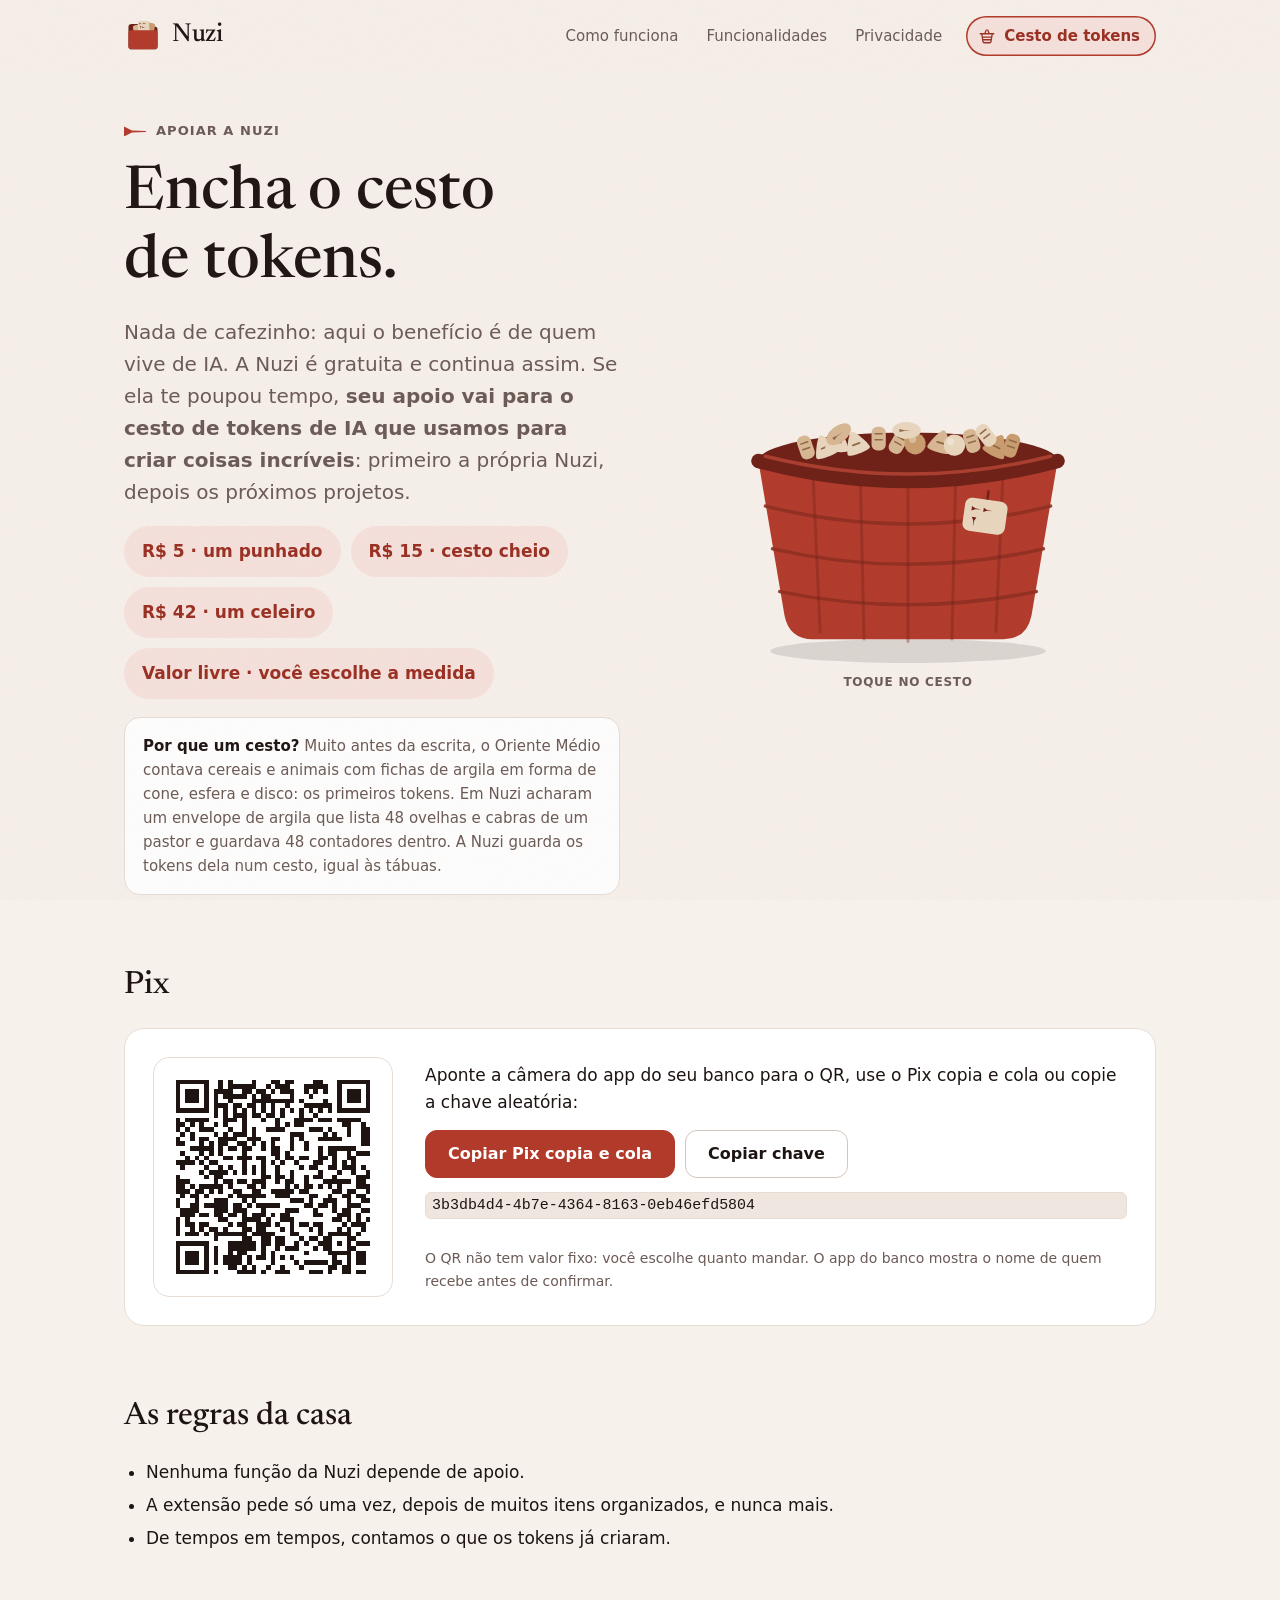
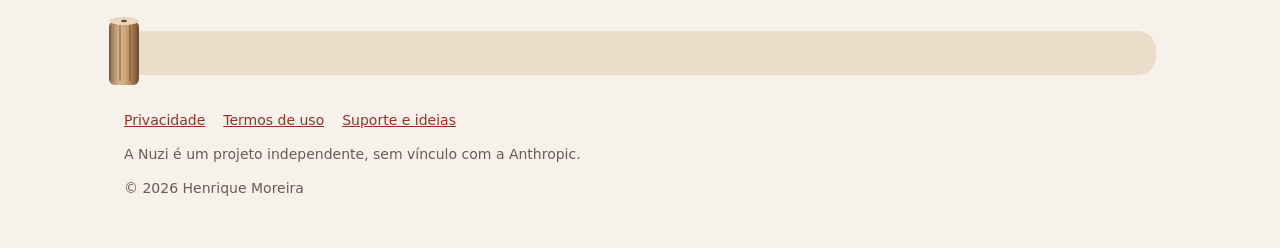
==== commit 28f40cf3: "docs: rewrite the readme and fix historical facts Present the Nuzi in the readme (name pattern, feat" ====
--- a/apoiar/index.html
+++ b/apoiar/index.html
@@ -59,8 +59,10 @@
             <span class="tier">Valor livre · você escolhe a medida</span>
           </div>
           <p class="porque" data-reveal>
-            <span><strong>Por que um cesto?</strong> Na Mesopotâmia, antes da escrita, os bens eram contados com fichas de
-            argila: os primeiros tokens da história. A Nuzi guarda os dela num cesto, igual às tábuas.</span>
+            <span><strong>Por que um cesto?</strong> Muito antes da escrita, o Oriente Médio contava cereais e animais com fichas de
+            argila em forma de cone, esfera e disco: os primeiros tokens. Em Nuzi acharam um envelope de argila que lista 48
+            ovelhas e cabras de um pastor e guardava 48 contadores dentro. A Nuzi guarda os tokens dela num cesto, igual às
+            tábuas.</span>
           </p>
         </div>
         <div class="cesto-palco" data-cesto data-reveal></div>
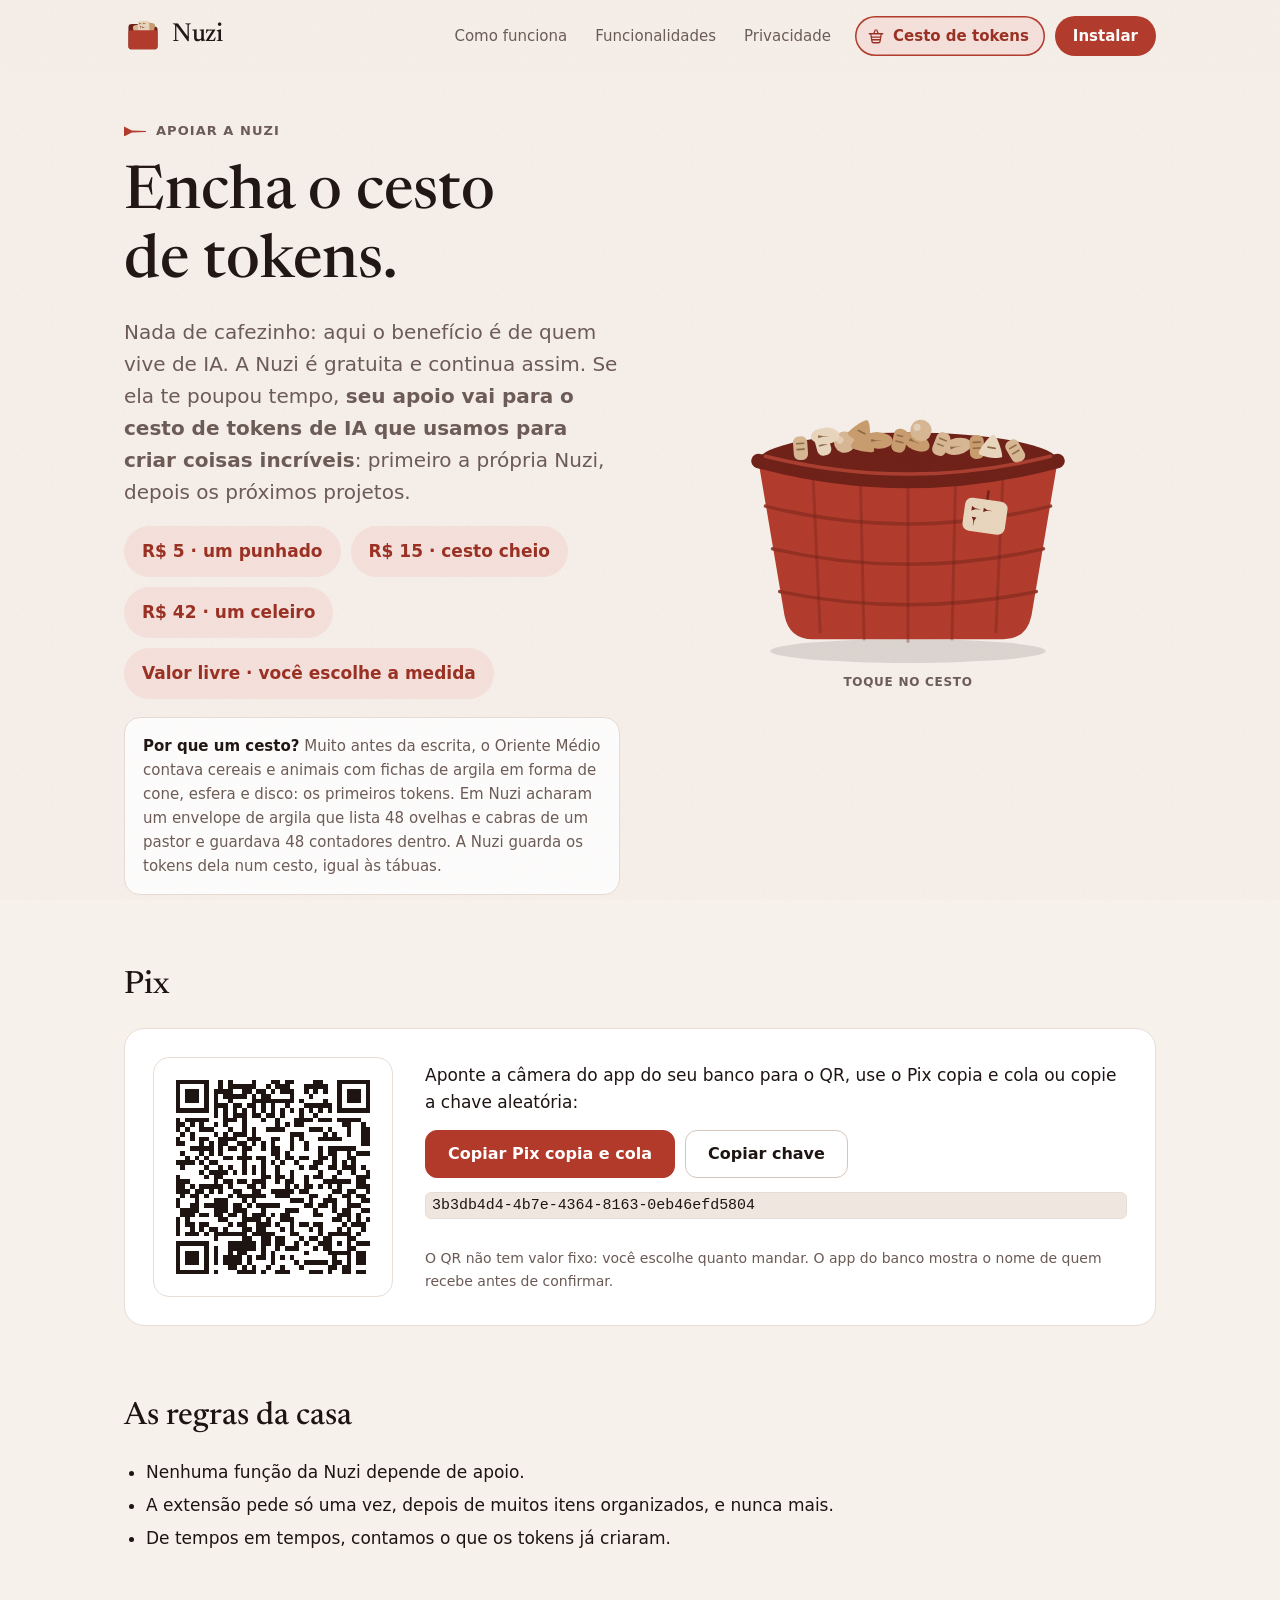
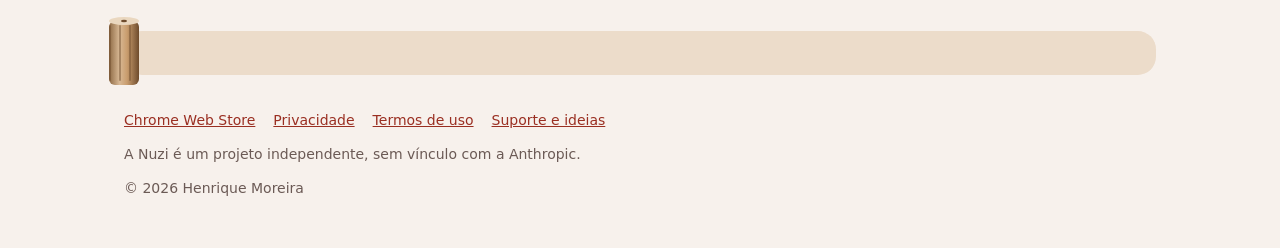
==== commit 6aae0626: "feat: link the install buttons to the Chrome Web Store The Nuzi is published. The hero, the header o" ====
--- a/apoiar/index.html
+++ b/apoiar/index.html
@@ -37,6 +37,7 @@
           <a href="../#funcionalidades">Funcionalidades</a>
           <a href="../privacidade/">Privacidade</a>
           <a class="nav-apoio" href="../apoiar/" aria-current="page"><svg class="ico-cesto" viewBox="0 0 24 24" aria-hidden="true" focusable="false"><path d="M3 9h18M5 9l1.6 10.2A2 2 0 0 0 8.6 21h6.8a2 2 0 0 0 2-1.8L19 9M9 9l2-5M15 9l-2-5M6.5 13.5h11M7.2 17h9.6" fill="none" stroke="currentColor" stroke-width="1.7" stroke-linecap="round" stroke-linejoin="round"/></svg>Cesto de tokens</a>
+          <a class="nav-instalar" href="https://chromewebstore.google.com/detail/hfbdeilgpgijfpieddeolkdeidgphkol?utm_source=nuzi-site&amp;utm_medium=referral&amp;utm_campaign=topo" target="_blank" rel="noopener">Instalar</a>
         </nav>
       </div>
       <div class="progresso" aria-hidden="true"><span></span></div>
@@ -105,6 +106,7 @@
     <footer>
       <div class="wrap">
         <nav aria-label="Rodapé">
+          <a href="https://chromewebstore.google.com/detail/hfbdeilgpgijfpieddeolkdeidgphkol?utm_source=nuzi-site&amp;utm_medium=referral&amp;utm_campaign=rodape" target="_blank" rel="noopener">Chrome Web Store</a>
           <a href="../privacidade/">Privacidade</a>
           <a href="../termos/">Termos de uso</a>
           <a href="https://github.com/henrique2m/nuzi-site/issues">Suporte e ideias</a>
--- a/assets/site.css
+++ b/assets/site.css
@@ -227,7 +227,7 @@
   background: var(--sunken);
 }
 /* Página ou seção atual: uma cunha sob o link. */
-.menu a:not(.nav-apoio)::after {
+.menu a:not(.nav-apoio):not(.nav-instalar)::after {
   content: '';
   position: absolute;
   left: 50%;
@@ -271,6 +271,20 @@
 }
 .nav-apoio:hover .ico-cesto {
   transform: rotate(-10deg) translateY(-1px);
+}
+/* Instalar: a ação principal, cheia de tijolo. */
+.nav-instalar {
+  margin-left: 6px;
+  background: var(--brick);
+  color: var(--on-brick) !important;
+  font-weight: 600;
+  padding: 0 18px !important;
+  border-radius: 999px !important;
+  transition: background 0.2s, transform 0.2s var(--mola) !important;
+}
+.nav-instalar:hover {
+  background: #9a2f22 !important;
+  transform: translateY(-1px);
 }
 
 /* Linha de progresso da leitura, com uma cunha na ponta. */
@@ -405,12 +419,13 @@
   .js .top.aberto .menu a:nth-child(4) {
     transition-delay: 0.12s;
   }
-  .menu a:not(.nav-apoio)::after {
+  .menu a:not(.nav-apoio):not(.nav-instalar)::after {
     left: 0;
     bottom: 50%;
     margin: 0 0 -3px;
   }
-  .nav-apoio {
+  .nav-apoio,
+  .nav-instalar {
     margin: 6px 0 0;
     justify-content: center;
   }
